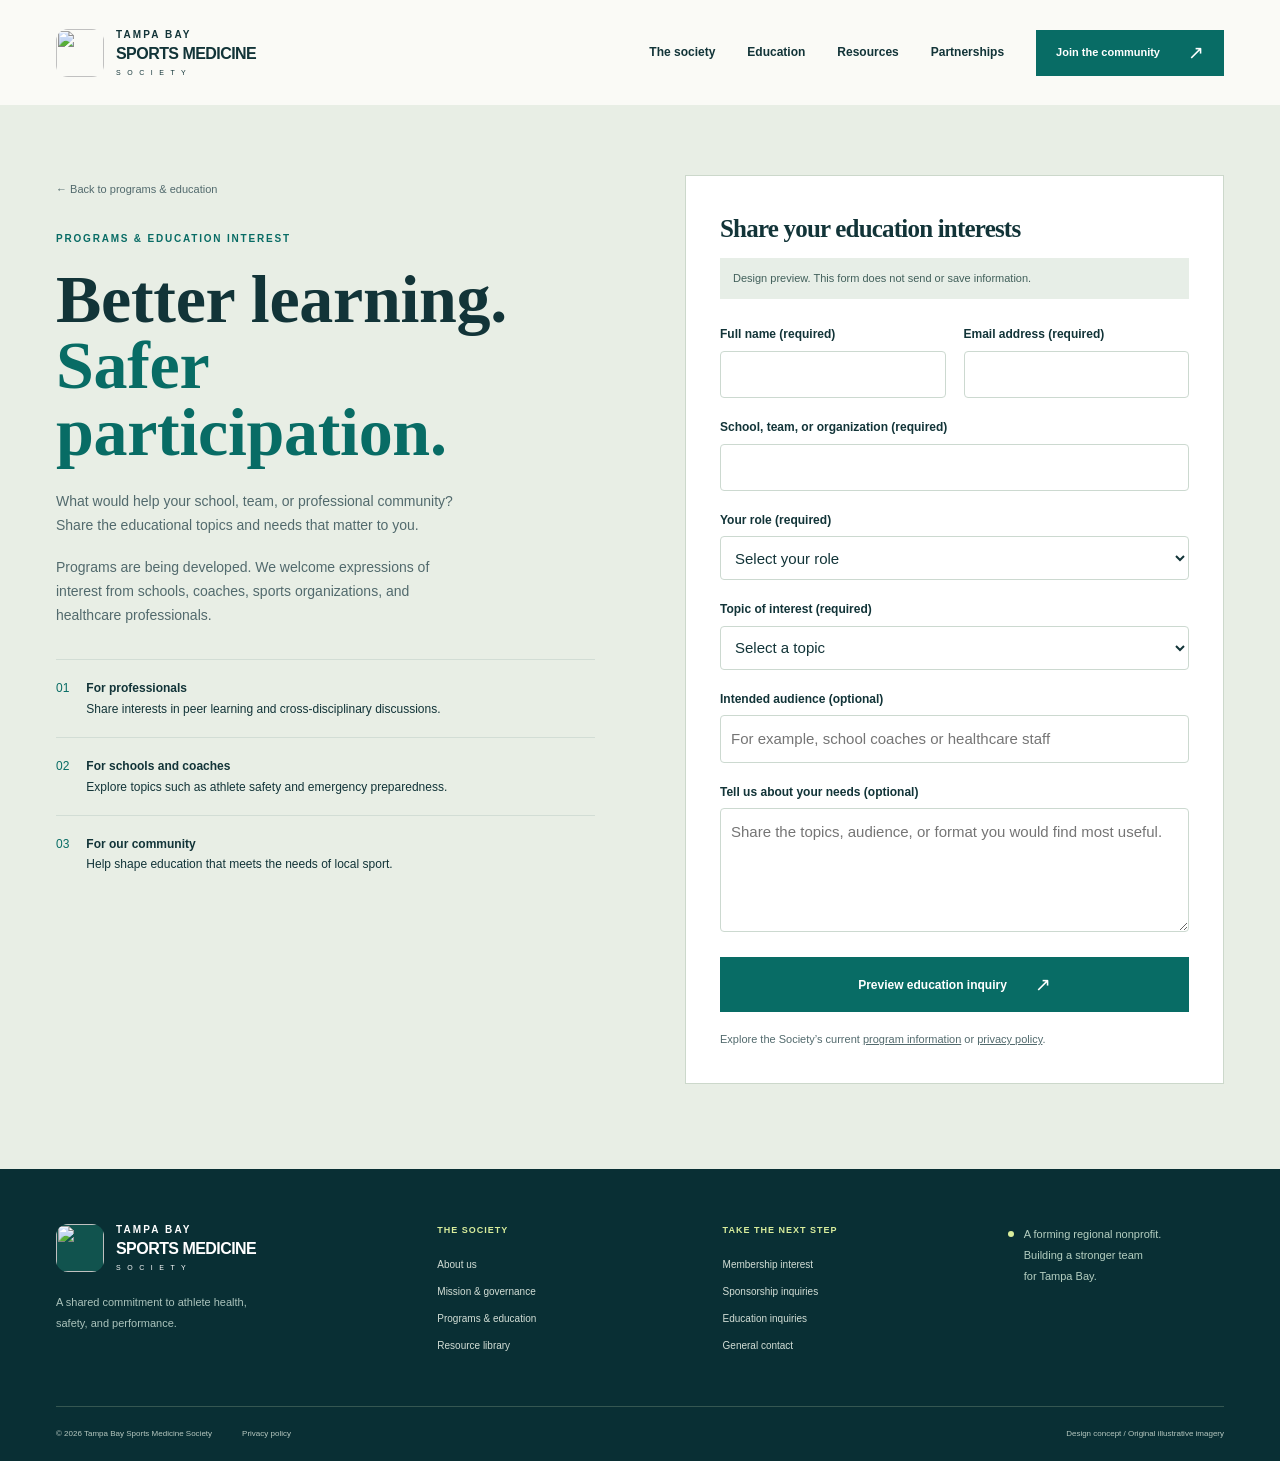
==== education-contact.html @ 1b48deb2 "Initial Commit" ====
<!doctype html>
<html lang="en">
<head>
  <meta charset="utf-8"><meta name="viewport" content="width=device-width,initial-scale=1">
  <title>Education Interest — Design Preview | Tampa Bay Sports Medicine Society</title>
  <meta name="description" content="Explore the proposed education inquiry experience for the forming Tampa Bay Sports Medicine Society.">
  <meta name="robots" content="noindex,nofollow"><meta name="theme-color" content="#092e32">
  <link rel="icon" href="assets/brand-mark.svg" type="image/svg+xml"><link rel="stylesheet" href="styles.css"><link rel="stylesheet" href="v2.css?v=3"><script src="app.js" defer></script>
</head>
<body class="v2">
<a class="skip" href="#main">Skip to content</a>
<div class="utility"><div class="wrap"><span>Local expertise. Shared purpose. Safer sport.</span><span><i></i> A forming regional nonprofit</span></div></div>
<header class="site-header"><div class="wrap header-inner">
  <a href="index.html" class="brand new-brand" aria-label="Tampa Bay Sports Medicine Society home"><img src="assets/brand-mark.svg" alt="" width="52" height="52"><span><b>TAMPA BAY</b><strong>SPORTS MEDICINE</strong><small>S O C I E T Y</small></span></a>
  <button class="menu-toggle" aria-expanded="false" aria-controls="main-nav">Menu <span aria-hidden="true">☰</span></button>
  <nav id="main-nav" aria-label="Main navigation"><a href="index.html#about">The society</a><a href="index.html#programs">Education</a><a href="index.html#resources">Resources</a><a href="index.html#partnerships">Partnerships</a><a class="button small" href="membership-contact.html">Join the community <span aria-hidden="true">↗</span></a></nav>
</div></header>
<main id="main" class="contact-main"><div class="wrap contact-layout">
  <div class="contact-intro">
    <a class="back-link" href="index.html#programs">← Back to programs &amp; education</a>
    <div class="eyebrow" style="margin-top:30px">PROGRAMS &amp; EDUCATION INTEREST</div>
    <h1>Better learning.<br><em>Safer participation.</em></h1>
    <p>What would help your school, team, or professional community? Share the educational topics and needs that matter to you.</p>
    <p>Programs are being developed. We welcome expressions of interest from schools, coaches, sports organizations, and healthcare professionals.</p>
    <div class="contact-benefits">
      <div><span aria-hidden="true">01</span><div><strong>For professionals</strong><br>Share interests in peer learning and cross-disciplinary discussions.</div></div>
      <div><span aria-hidden="true">02</span><div><strong>For schools and coaches</strong><br>Explore topics such as athlete safety and emergency preparedness.</div></div>
      <div><span aria-hidden="true">03</span><div><strong>For our community</strong><br>Help shape education that meets the needs of local sport.</div></div>
    </div>
  </div>
  <div class="contact-form">
    <h2>Share your education interests</h2>
    <p class="preview-note" id="preview-note">Design preview. This form does not send or save information.</p>
    <form onsubmit="return false;" aria-describedby="preview-note">
      <div class="fields">
        <div class="field"><label for="education-name">Full name (required)</label><input id="education-name" type="text" autocomplete="name" required maxlength="120"></div>
        <div class="field"><label for="education-email">Email address (required)</label><input id="education-email" type="email" autocomplete="email" required maxlength="254"></div>
        <div class="field full"><label for="education-organization">School, team, or organization (required)</label><input id="education-organization" type="text" autocomplete="organization" required maxlength="180"></div>
        <div class="field full"><label for="education-role">Your role (required)</label><select id="education-role" required><option value="">Select your role</option><option>Coach or sports administrator</option><option>School or district representative</option><option>Athletic trainer or physical therapist</option><option>Physician or healthcare professional</option><option>Parent, athlete, or community member</option><option>Other</option></select></div>
        <div class="field full"><label for="education-topic">Topic of interest (required)</label><select id="education-topic" required><option value="">Select a topic</option><option>Heat illness and athlete safety</option><option>Concussion recognition</option><option>Emergency action planning</option><option>Injury prevention and recovery</option><option>Professional education and case discussions</option><option>Another topic or general inquiry</option></select></div>
        <div class="field full"><label for="education-audience">Intended audience (optional)</label><input id="education-audience" type="text" maxlength="180" placeholder="For example, school coaches or healthcare staff"></div>
        <div class="field full"><label for="education-message">Tell us about your needs (optional)</label><textarea id="education-message" rows="4" maxlength="2000" placeholder="Share the topics, audience, or format you would find most useful."></textarea></div>
      </div>
      <button class="button" type="submit">Preview education inquiry <span aria-hidden="true">↗</span></button>
      <p class="form-message" tabindex="-1" role="status"></p>
      <p class="privacy-hint">Explore the Society’s current <a href="https://tampabaysportsmed.org/programs-education/">program information</a> or <a href="https://tampabaysportsmed.org/privacy-policy/">privacy policy</a>.</p>
    </form>
  </div>
</div></main>
<footer class="modern-footer"><div class="wrap footer-grid"><div><a href="index.html" class="brand new-brand" aria-label="Tampa Bay Sports Medicine Society home"><img src="assets/brand-mark.svg" alt="" width="52" height="52"><span><b>TAMPA BAY</b><strong>SPORTS MEDICINE</strong><small>S O C I E T Y</small></span></a><p class="footer-tagline">A shared commitment to athlete health,<br>safety, and performance.</p></div><div><h3>THE SOCIETY</h3><a href="index.html#about">About us</a><a href="https://tampabaysportsmed.org/mission-vision-governance/">Mission &amp; governance</a><a href="index.html#programs">Programs &amp; education</a><a href="index.html#resources">Resource library</a></div><div><h3>TAKE THE NEXT STEP</h3><a href="membership-contact.html">Membership interest</a><a href="sponsorship-contact.html">Sponsorship inquiries</a><a href="education-contact.html" aria-current="page">Education inquiries</a><a href="https://tampabaysportsmed.org/contact-us/">General contact</a></div><div class="footer-status"><span class="status-dot"></span><p>A forming regional nonprofit.<br>Building a stronger team<br>for Tampa Bay.</p></div></div><div class="wrap footer-bottom"><span>© 2026 Tampa Bay Sports Medicine Society</span><a href="https://tampabaysportsmed.org/privacy-policy/">Privacy policy</a><span>Design concept / Original illustrative imagery</span></div></footer>
</body></html>
---- styles.css ----
@font-face{font-family:Manrope;src:url('assets/manrope-400.ttf') format('truetype');font-weight:400;font-display:swap}@font-face{font-family:Manrope;src:url('assets/manrope-600.ttf') format('truetype');font-weight:600;font-display:swap}@font-face{font-family:Manrope;src:url('assets/manrope-800.ttf') format('truetype');font-weight:700 900;font-display:swap}
:root{--navy:#102f44;--teal:#087b78;--mint:#e7f1ec;--cream:#f6f6f1;--ink:#173748;--muted:#587079;--line:#d9e3df}*{box-sizing:border-box}html{scroll-behavior:smooth;scroll-padding-top:24px}body{margin:0;font:400 15px/1.7 Manrope,Arial,sans-serif;color:var(--ink);background:#fff}a{color:inherit;text-decoration:none}button,input,textarea,select{font:inherit}button,a,input,textarea,select{-webkit-tap-highlight-color:transparent}button{cursor:pointer}img{display:block;max-width:100%;object-fit:cover}p{margin:0 0 18px}h1,h2,h3{margin:0;font-weight:800}h2{font-size:42px;line-height:1.23;letter-spacing:-1.8px}h2 em,h1 em{font-style:normal;color:var(--teal)}h3{font-size:20px;line-height:1.4;letter-spacing:-.55px}.wrap{max-width:1240px;width:calc(100% - 104px);margin:auto}.section{padding-top:90px;padding-bottom:90px}.eyebrow{font-size:10px;letter-spacing:2px;line-height:1.5;color:var(--teal);font-weight:800;margin-bottom:20px;display:flex;gap:12px;align-items:center}.short-line{width:26px;height:2px;background:var(--teal)}.utility{background:var(--navy);color:#ecf4f2;font-size:10px;letter-spacing:.5px;padding:9px 0}.utility .wrap{display:flex;justify-content:space-between}.utility i{width:6px;height:6px;background:#9fcec0;display:inline-block;border-radius:50%;margin-right:7px}.site-header{border-bottom:1px solid #edf0ec;background:white}.header-inner{min-height:104px;display:flex;align-items:center;justify-content:space-between;gap:32px}.brand img{width:238px;height:auto;mix-blend-mode:multiply}.site-header nav{display:flex;align-items:center;gap:30px;font-size:12px;font-weight:600}.site-header nav>a:not(.button):hover{color:var(--teal)}.button{display:inline-flex;justify-content:center;align-items:center;gap:23px;background:var(--teal);color:white;border:1px solid var(--teal);padding:16px 22px;border-radius:4px;font-weight:800;font-size:12px;line-height:1.5;transition:background .2s,transform .2s}.button:hover{background:#075e5b;transform:translateY(-2px)}.button span{font-size:19px;font-weight:400;line-height:1}.button.small{padding:12px 19px;font-size:11px}.text-link{font-size:12px;font-weight:800;display:inline-flex;align-items:center;gap:15px;line-height:1.6}.text-link span{font-size:21px;color:var(--teal);font-weight:400}.text-link:hover,.subtle-link:hover{color:var(--teal)}.menu-toggle{display:none}.hero{display:grid;grid-template-columns:1fr 1fr;gap:55px;padding-top:54px;padding-bottom:54px;align-items:center}.hero h1{font-size:58px;line-height:1.13;letter-spacing:-2.9px;color:var(--navy);margin-bottom:24px}.hero-copy>p{font-size:16px;line-height:1.85;max-width:470px;color:var(--muted);margin-bottom:28px}.hero .actions{display:flex;align-items:center;gap:21px;flex-wrap:wrap}.hero .button{font-size:11px;gap:16px;padding:16px 18px}.hero-note{margin-top:31px;display:flex;align-items:center;gap:12px;font-size:10px;line-height:1.6;color:var(--muted)}.hero-note strong{font-weight:600;color:var(--ink)}.note-mark{font-size:30px;color:var(--teal);line-height:1}.hero-visual{position:relative;height:525px;background:var(--mint);border-radius:12px;overflow:hidden}.hero-visual>img{width:100%;height:100%;object-position:51% center}.hero-visual:after{content:'';position:absolute;inset:55% 0 0;background:linear-gradient(transparent,rgba(13,37,46,.5));pointer-events:none}.image-label{position:absolute;bottom:25px;left:23px;right:23px;display:flex;align-items:center;gap:13px;color:white;z-index:1}.label-symbol{border:1px solid #c1d9d9;width:40px;height:40px;border-radius:50%;display:grid;place-items:center;font-size:21px}.image-label small{display:block;font-size:8px;letter-spacing:1.5px;margin-bottom:4px}.image-label strong{display:block;font-size:14px;font-weight:600}.image-tag{position:absolute;top:18px;right:18px;background:#fffefa;padding:8px 13px;border-radius:3px;font-size:8px;font-weight:800;letter-spacing:1.2px;display:flex;gap:20px;align-items:center}.image-tag span{font-size:15px;color:var(--teal)}.audience{border-top:1px solid var(--line);border-bottom:1px solid var(--line);background:#fbfcfa}.audience-inner{display:grid;grid-template-columns:1.15fr repeat(4,1fr);padding:27px 0;gap:26px}.audience-inner>span{font-size:11px;line-height:1.8;color:var(--muted);padding-left:28px;border-left:1px solid var(--line)}.audience-inner .audience-intro{padding-left:0;border:0;color:var(--ink);font-size:11px}.audience-intro strong{font-weight:800}.mission{display:grid;grid-template-columns:1.1fr 1fr;gap:110px}.mission .text-link{margin-top:28px}.mission-copy{padding-top:31px;color:var(--muted);font-size:13px}.mission-copy .lead{font-size:18px;font-weight:600;line-height:1.65;color:var(--ink);margin-bottom:19px}.subtle-link{font-size:11px;font-weight:800;color:var(--ink);display:inline-flex;gap:30px;margin-top:3px}.programs{background:var(--cream)}.section-heading{display:flex;justify-content:space-between;align-items:flex-end;gap:45px;margin-bottom:35px}.heading-side{font-size:12px;color:var(--muted);max-width:310px;padding-bottom:3px}.heading-side p{margin-bottom:13px}.program-grid{display:grid;grid-template-columns:repeat(3,1fr);gap:24px}.program-card{background:white;border:1px solid #e1e6df;border-radius:7px;overflow:hidden}.card-image{position:relative;height:205px;overflow:hidden}.card-image img{height:100%;width:100%;transition:transform .4s}.program-card:hover .card-image img{transform:scale(1.035)}.card-image span{position:absolute;left:15px;bottom:14px;font-size:8px;letter-spacing:1.5px;font-weight:800;background:white;padding:5px 9px;border-radius:3px}.card-body{padding:25px 24px 24px}.card-body h3{font-size:17px;margin-bottom:12px}.card-body p{font-size:12px;color:var(--muted);line-height:1.8;margin-bottom:25px;min-height:65px}.card-body a{font-size:10px;font-weight:800;display:flex;align-items:center;justify-content:space-between;border-top:1px solid #e6ece5;padding-top:15px;gap:10px}.card-body a span{color:var(--teal);font-size:20px;font-weight:400}.program-status{font-size:10px;color:var(--muted);margin:22px 0 0;display:flex;gap:8px;align-items:center}.program-status span{font-size:16px;color:var(--teal)}.resources .section-heading{margin-bottom:32px}.resource-toolbar{display:flex;justify-content:space-between;align-items:center;gap:18px;margin-bottom:29px;border-bottom:1px solid var(--line);padding-bottom:20px}.filters{display:flex;gap:7px;flex-wrap:wrap}.filters button{background:transparent;color:var(--muted);border:1px solid transparent;border-radius:4px;padding:9px 14px;font-size:10px;font-weight:600}.filters button.active{background:var(--mint);color:#075f5c;border-color:#dce9e2}.filters button:hover{background:#f1f5f1}.search-label{display:flex;gap:10px;align-items:center;border:1px solid var(--line);border-radius:4px;padding:9px 12px;min-width:220px}.search-label input{border:0;outline:none;width:100%;font-size:10px;min-width:0;background:transparent;color:var(--ink)}.search-label:focus-within{outline:2px solid var(--teal);outline-offset:3px}.resource-grid{display:grid;grid-template-columns:repeat(3,1fr);gap:22px}.resource-card{background:#fff;border:1px solid var(--line);border-radius:6px;overflow:hidden}.resource-cover{height:113px;position:relative;overflow:hidden;display:flex;align-items:center;padding:22px 25px}.resource-cover:after,.resource-cover:before{content:'';position:absolute;width:180px;height:180px;border:1px solid currentColor;opacity:.16;border-radius:50%;right:-38px;top:-47px}.resource-cover:after{width:240px;height:240px;right:-68px;top:-77px}.cover-safety{background:#edf2df;color:#5c6d2f}.cover-recovery{background:#e7f0ee;color:var(--teal)}.cover-community{background:#eaf0f6;color:#42687c}.resource-cover svg{width:45px;height:45px;stroke-width:1.1}.cover-label{position:absolute;bottom:20px;right:23px;font-size:8px;letter-spacing:1.3px;font-weight:600}.resource-card .resource-body{padding:23px 23px 18px}.resource-body small{font-size:8px;letter-spacing:1.2px;color:var(--teal);font-weight:800}.resource-body h3{font-size:17px;margin:10px 0 17px;line-height:1.5;min-height:76px;letter-spacing:-.4px}.resource-body>a{display:flex;align-items:center;justify-content:space-between;font-size:10px;font-weight:800;border-top:1px solid #e7ece9;padding-top:13px}.resource-body>a span{font-size:19px;color:var(--teal)}.resource-card:hover{border-color:#98b7ac}.resource-count{font-size:10px;color:var(--muted);margin:15px 0 0}.resource-footnote{font-size:9px;color:var(--muted);border-top:1px solid var(--line);padding-top:19px;margin-top:22px}.empty-state{grid-column:1/-1;padding:50px;border:1px solid var(--line);text-align:center}.partnerships{background:var(--navy);color:white;padding:80px 0;position:relative;overflow:hidden}.partnerships:before{content:'';position:absolute;width:540px;height:540px;border:1px solid #6c9397;opacity:.12;border-radius:50%;left:-340px;top:-200px}.partnership-grid{display:grid;grid-template-columns:1.15fr 1fr;gap:100px;align-items:center}.eyebrow.light{color:#a9d8c9}.partnerships h2{font-size:40px}.partnerships h2 em{color:#a9d8c9}.partnerships p{color:#c2d0d4;font-size:12px;max-width:425px;margin:23px 0}.button.cream{background:#e9f1dd;border-color:#e9f1dd;color:var(--navy);font-size:11px}.button.cream:hover{background:white}.partner-paths>div{display:flex;gap:20px;padding:22px 0;border-bottom:1px solid #355161}.partner-paths>div:first-child{padding-top:0}.partner-icon{border:1px solid #658581;width:39px;height:39px;flex:0 0 39px;display:grid;place-items:center;font-size:22px;color:#add8c9;border-radius:50%}.partner-paths h3{font-size:15px;font-weight:600;letter-spacing:0}.partner-paths p{font-size:11px;line-height:1.9;margin:9px 0 0}.partner-paths>a{font-size:10px;font-weight:600;display:flex;justify-content:space-between;margin-top:23px}.partner-paths>a span{color:#a9d8c9;font-size:19px}.region{display:grid;grid-template-columns:1fr 1fr;gap:85px;align-items:center}.region-art{height:295px;position:relative;border-radius:8px;overflow:hidden;background:var(--navy)}.region-art img{height:100%;width:100%;object-position:center;opacity:.65}.region-art:after{content:'';position:absolute;inset:0;background:linear-gradient(transparent,rgba(10,37,54,.7))}.region-art>span{position:absolute;z-index:1;left:28px;bottom:24px;color:white;font-size:20px;line-height:1.5;letter-spacing:-.5px}.region-art strong{font-weight:800}.region h2{font-size:35px}.region p{font-size:12px;color:var(--muted);margin:20px 0}.region-places{font-size:10px;color:var(--muted);line-height:2.5}.region-places b{font-weight:400;color:var(--teal);padding:0 7px}.faq{background:#fafbf8;border-top:1px solid #e4e9e0}.faq-grid{display:grid;grid-template-columns:.9fr 1.1fr;gap:100px}.faq h2{font-size:36px}.faq .text-link{margin-top:26px}.faq-list details{border-bottom:1px solid var(--line)}.faq-list summary{cursor:pointer;list-style:none;display:flex;justify-content:space-between;align-items:center;gap:20px;padding:20px 0;font-size:13px;font-weight:600}.faq-list summary::-webkit-details-marker{display:none}.faq-list summary span{font-size:24px;font-weight:400;color:var(--teal)}.faq-list details[open] summary span{transform:rotate(45deg)}.faq-list details p{font-size:12px;color:var(--muted);padding-right:35px}.faq-list details a{color:var(--teal);text-decoration:underline}.join-banner{background:#e6eee4;padding:61px 0}.join-banner .wrap{display:flex;align-items:center;justify-content:space-between;gap:40px}.join-banner h2{font-size:36px}.join-banner .eyebrow{margin-bottom:15px}.join-banner p{font-size:12px;color:var(--muted);margin:14px 0 0}.join-banner .button{font-size:11px}footer{padding-top:55px;background:#fff}.footer-grid{display:grid;grid-template-columns:1.4fr 1fr 1fr 1fr;gap:45px;padding-bottom:45px}.footer-brand img{width:215px}.footer-brand p,.footer-note p{font-size:10px;line-height:1.9;color:var(--muted);margin:17px 0 0}.footer-grid h3{font-size:11px;letter-spacing:0;margin-bottom:17px;font-weight:800}.footer-grid>div>a{display:block;font-size:10px;color:var(--muted);margin-bottom:9px}.footer-grid a:hover{color:var(--teal)}.footer-bottom{border-top:1px solid var(--line);display:flex;gap:30px;padding:20px 0;font-size:8px;color:var(--muted)}.footer-bottom>span:last-child{margin-left:auto}.sr-only{position:absolute;width:1px;height:1px;padding:0;margin:-1px;overflow:hidden;clip:rect(0,0,0,0);white-space:nowrap;border:0}.skip{position:fixed;left:12px;top:-70px;background:white;padding:12px;z-index:20}.skip:focus{top:12px}:focus-visible{outline:3px solid #30a69a;outline-offset:5px}section[id]{scroll-margin-top:20px}
.contact-main{padding:70px 0 85px;background:#f6f8f4}.contact-layout{display:grid;grid-template-columns:1fr 1fr;gap:90px}.contact-intro h1{font-size:48px;line-height:1.18;letter-spacing:-2px;margin:18px 0 25px}.contact-intro p{color:var(--muted);font-size:14px;max-width:420px}.contact-benefits{margin-top:32px;display:grid;gap:18px}.contact-benefits>div{border-top:1px solid var(--line);padding-top:18px;display:flex;gap:17px;font-size:12px}.contact-benefits span{color:var(--teal)}.contact-form{padding:34px;background:white;border:1px solid var(--line);border-radius:8px}.contact-form h2{font-size:23px;letter-spacing:-.6px;margin-bottom:10px}.preview-note{background:var(--mint);font-size:10px;padding:11px 13px;color:#42605b;margin-bottom:25px}.fields{display:grid;grid-template-columns:1fr 1fr;gap:19px 18px}.field{display:flex;flex-direction:column;gap:6px}.field.full{grid-column:1/-1}.field label{font-size:11px;font-weight:600}.field input,.field textarea,.field select{width:100%;border:1px solid #ccd9d0;border-radius:4px;padding:10px;font-size:12px;background:white;color:var(--ink);min-height:44px}.field textarea{resize:vertical;min-height:110px}.contact-form .button{margin-top:25px;width:100%}.form-message{font-size:12px;margin-top:18px;color:var(--teal)}.contact-intro .back-link{font-size:11px;color:var(--muted)}.contact-form .privacy-hint{font-size:9px;color:var(--muted);margin:16px 0 0}.contact-form .privacy-hint a{text-decoration:underline}
@media(min-width:1500px){.wrap{max-width:1320px}.hero h1{font-size:66px}.hero-visual{height:570px}}
@media(max-width:1100px){.wrap{width:calc(100% - 64px)}.site-header nav{gap:21px}.hero{gap:30px}.hero h1{font-size:49px;letter-spacing:-2.3px}.hero-visual{height:510px}.hero .actions{gap:15px}.mission,.partnership-grid,.region,.faq-grid{gap:55px}.program-grid{gap:18px}.card-body{padding:22px 19px}.audience-inner{gap:17px}.audience-inner>span{padding-left:18px}.resource-toolbar{align-items:flex-start}.filters button{padding:9px 10px}.resource-grid{gap:17px}.contact-layout{gap:45px}}
@media(max-width:820px){.wrap{width:calc(100% - 44px)}.utility .wrap>span:first-child{display:none}.utility .wrap{justify-content:center}.header-inner{min-height:88px}.brand img{width:210px}.menu-toggle{display:flex;gap:12px;align-items:center;background:white;border:1px solid var(--line);padding:10px 13px;border-radius:4px;font-size:11px;color:var(--navy)}.site-header nav{display:none;position:absolute;left:0;right:0;top:117px;background:white;padding:25px 22px;z-index:10;box-shadow:0 12px 20px #102f4412;flex-direction:column;align-items:stretch;gap:18px}.site-header nav.open{display:flex}.hero{gap:28px;padding:36px 0 40px}.hero h1{font-size:39px;letter-spacing:-1.8px}.hero .eyebrow{font-size:8px;letter-spacing:1.3px}.hero-copy>p{font-size:13px}.hero-visual{height:450px}.hero .button{font-size:10px;padding:14px}.hero .text-link{font-size:10px}.hero-note{margin-top:24px}.image-label{left:18px;right:18px}.image-label strong{font-size:11px}.image-label small{font-size:6px}.label-symbol{width:32px;height:32px;flex:0 0 32px}.audience-inner{grid-template-columns:repeat(4,1fr);gap:15px;padding:24px 0}.audience-intro{grid-column:1/-1}.audience-inner>span{font-size:9px;padding-left:14px}.section{padding:62px 0}h2{font-size:33px;letter-spacing:-1.2px}.mission{gap:40px}.mission-copy{padding-top:22px;font-size:12px}.mission-copy .lead{font-size:16px}.section-heading{gap:25px}.heading-side{font-size:10px;max-width:240px}.program-grid{gap:14px}.card-image{height:165px}.card-body{padding:20px 16px}.card-body h3{font-size:14px}.card-body p{font-size:10px;min-height:90px}.card-body a{font-size:9px}.resource-toolbar{flex-direction:column}.search-label{width:100%}.resource-body h3{font-size:14px;min-height:82px}.resource-card .resource-body{padding:18px 16px}.resource-cover{padding-left:16px;height:99px}.resource-cover svg{width:34px}.cover-label{font-size:6px;right:13px}.partnerships{padding:65px 0}.partnerships h2{font-size:32px}.partnership-grid{gap:40px}.partner-paths h3{font-size:12px}.partner-icon{width:32px;height:32px;flex-basis:32px;font-size:19px}.partner-paths>div{gap:13px}.partner-paths p{font-size:10px}.region{gap:40px}.region-art{height:260px}.region-art>span{font-size:15px;left:20px}.region h2{font-size:29px}.faq-grid{gap:40px}.faq h2{font-size:30px}.faq-list summary{font-size:11px}.join-banner{padding:45px 0}.join-banner h2{font-size:28px}.join-banner .button{font-size:10px;padding:15px}.footer-grid{gap:26px;grid-template-columns:1.2fr 1fr 1fr}.footer-note{display:none}.footer-brand img{width:185px}.contact-layout{grid-template-columns:1fr;gap:40px}.contact-intro h1{font-size:42px}.contact-benefits{grid-template-columns:repeat(3,1fr)}.contact-form{max-width:650px;width:100%;margin:auto}}
@media(max-width:600px){.wrap{width:calc(100% - 40px)}.header-inner{min-height:80px}.brand img{width:182px}.site-header nav{top:109px}.hero{grid-template-columns:1fr;padding:32px 0 34px;gap:31px}.hero h1{font-size:43px;line-height:1.13;letter-spacing:-2.1px}.hero .eyebrow{font-size:8px;letter-spacing:1.25px;margin-bottom:21px}.hero-copy>p{font-size:13px;max-width:100%;margin-bottom:24px}.hero .actions{gap:18px}.hero .button{padding:15px 17px;font-size:10px;gap:17px}.hero-note{margin-top:23px;font-size:9px}.hero-visual{height:330px;border-radius:9px}.hero-visual>img{object-position:50% center}.image-label strong{font-size:12px}.image-label small{font-size:7px}.image-tag{font-size:7px;top:14px;right:14px}.audience-inner{grid-template-columns:1fr 1fr;gap:20px 15px;padding:23px 0}.audience-inner>span{font-size:10px;padding-left:14px}.audience-inner .audience-intro{font-size:11px}.audience-intro br{display:none}.audience-intro strong{margin-left:4px}.section{padding:48px 0}h2{font-size:31px;line-height:1.25;letter-spacing:-1.3px}.eyebrow{font-size:9px;letter-spacing:1.7px;margin-bottom:17px}.mission{grid-template-columns:1fr;gap:25px}.mission .text-link{margin-top:20px}.mission-copy{padding:0}.mission-copy p{font-size:12px;line-height:1.9}.mission-copy .lead{font-size:17px}.section-heading{flex-direction:column;align-items:flex-start;gap:20px;margin-bottom:26px}.heading-side{max-width:none}.heading-side p{font-size:11px}.program-grid{grid-template-columns:1fr;gap:21px}.card-image{height:205px}.card-body{padding:24px}.card-body h3{font-size:20px}.card-body p{font-size:12px;min-height:0;margin-bottom:23px}.card-body a{font-size:10px}.program-status{align-items:flex-start;font-size:9px}.resource-toolbar{gap:18px;margin-bottom:24px}.filters{gap:4px}.filters button{font-size:9px;padding:9px 10px}.resource-grid{grid-template-columns:1fr;gap:18px}.resource-cover{height:107px;padding-left:22px}.resource-cover svg{width:42px}.cover-label{font-size:8px;right:20px}.resource-card .resource-body{padding:22px}.resource-body h3{font-size:20px;min-height:0;margin:11px 0 19px}.resource-body small{font-size:8px}.resource-body>a{font-size:11px}.resource-footnote{font-size:9px;line-height:1.9}.partnerships{padding:50px 0}.partnership-grid{grid-template-columns:1fr;gap:40px}.partnerships h2{font-size:31px}.partnerships p{font-size:12px}.partner-paths h3{font-size:14px}.partner-paths p{font-size:11px}.partner-paths>div{gap:16px}.region{grid-template-columns:1fr;gap:29px}.region-art{height:230px}.region-art>span{font-size:20px}.region h2{font-size:31px}.region p{font-size:12px}.region-places{font-size:9px}.region-places b{padding:0 5px}.faq-grid{grid-template-columns:1fr;gap:28px}.faq h2{font-size:31px}.faq-list summary{font-size:12px;line-height:1.7;padding:19px 0}.faq-list details p{padding-right:5px}.join-banner .wrap{flex-direction:column;align-items:flex-start;gap:24px}.join-banner h2{font-size:31px}.join-banner p{font-size:11px}.join-banner .button{font-size:10px}footer{padding-top:36px}.footer-grid{grid-template-columns:1fr 1fr;gap:32px 23px;padding-bottom:32px}.footer-brand{grid-column:1/-1}.footer-brand img{width:205px}.footer-brand p{font-size:11px}.footer-grid h3{font-size:11px}.footer-grid>div>a{font-size:10px}.footer-bottom{flex-wrap:wrap;gap:8px 17px;font-size:8px}.footer-bottom>span:last-child{margin-left:0;width:100%}.contact-main{padding:38px 0 50px}.contact-intro h1{font-size:36px}.contact-benefits{grid-template-columns:1fr;gap:15px}.contact-form{padding:24px 20px}.fields{grid-template-columns:1fr}.field{grid-column:1}.contact-form h2{font-size:23px}}
@media(prefers-reduced-motion:reduce){html{scroll-behavior:auto}*,*:before,*:after{transition:none!important}}@media print{.utility,.menu-toggle{display:none}.site-header nav{display:flex}.wrap{width:calc(100% - 80px)}.button:hover{transform:none}body{print-color-adjust:exact;-webkit-print-color-adjust:exact}}
---- v2.css ----
@font-face{font-family:Barlow;src:url('assets/barlow-condensed-600.ttf') format('truetype');font-weight:600;font-display:swap}
:root{--navy:#092f34;--ink:#123438;--teal:#086c65;--muted:#526a6d;--mint:#e7eee7;--lime:#d9ed9c;--cream:#f6f6f0;--line:#d2ddd5}body{font-size:15px;background:#fafaf6}.wrap{max-width:1280px;width:calc(100% - 112px)}h2{font-family:Barlow,Arial,sans-serif;font-size:64px;font-weight:600;line-height:.98;letter-spacing:-.5px}h2 em{color:var(--teal)}.eyebrow{font-size:10px;letter-spacing:1.8px}.section{padding:100px 0}.site-header{background:#fafaf6;border-bottom:0}.header-inner{min-height:105px;gap:30px}.new-brand{display:flex;align-items:center;gap:12px;white-space:nowrap;width:auto!important;color:var(--ink)}.new-brand img{width:48px!important;height:48px!important;mix-blend-mode:normal;border-radius:12px}.new-brand>span{display:flex;flex-direction:column;line-height:1}.new-brand b{font-size:10px;letter-spacing:2.1px;margin-bottom:6px;font-weight:800}.new-brand strong{font-size:16px;letter-spacing:-.55px;line-height:1;font-weight:800}.new-brand small{font-size:7px;letter-spacing:2.3px;margin-top:7px}.site-header nav{font-size:12px;gap:32px}.button{background:var(--teal);border-color:var(--teal);padding:17px 23px;font-size:12px;border-radius:0;gap:28px;min-height:53px}.button.small{min-height:46px;font-size:11px;border-radius:0}.button.lime{background:var(--lime);border-color:var(--lime);color:var(--navy)}.button.lime:hover{background:white;border-color:white}.text-link{font-size:12px;gap:28px}.text-link span{font-size:24px}.motion-hero{position:relative;min-height:720px;overflow:hidden;color:white;background:#092e32}.motion-image{position:absolute;inset:0;width:100%;height:100%;object-fit:cover;object-position:center 46%}.hero-shade{position:absolute;inset:0;background:linear-gradient(90deg,rgba(6,35,37,.98) 0%,rgba(6,35,37,.93) 26%,rgba(6,35,37,.57) 45%,rgba(6,35,37,.07) 69%,rgba(6,35,37,.05) 100%)}.hero-shade:after{content:'';position:absolute;inset:40% 0 0;background:linear-gradient(transparent,rgba(4,30,31,.68))}.motion-inner{position:relative;min-height:720px;padding-top:72px;padding-bottom:90px}.motion-copy{position:relative;z-index:1;max-width:670px}.motion-copy .eyebrow{color:#d9e6d7;margin-bottom:25px;font-size:10px;letter-spacing:2px}.status-dot{height:6px;width:6px;background:var(--lime);display:inline-block;border-radius:50%;flex:0 0 6px}.motion-copy h1{font-family:Barlow,Arial,sans-serif;font-size:118px;line-height:.9;font-weight:600;letter-spacing:-1.1px;margin-bottom:22px}.motion-copy h1 em{color:var(--lime)}.motion-copy h2{font-family:Manrope,Arial,sans-serif;font-size:21px;font-weight:600;letter-spacing:-.5px;line-height:1.5;margin-bottom:19px}.motion-copy p{font-size:13px;line-height:1.95;color:#d6e1dc;margin-bottom:29px}.motion-copy .actions{display:flex;align-items:center;gap:25px}.hero-link{display:inline-flex;gap:20px;align-items:center;font-size:11px;font-weight:600}.hero-link span{font-size:23px}.hero-bottom{position:absolute;bottom:22px;left:0;right:0;display:flex;align-items:center;justify-content:space-between;font-size:8px;letter-spacing:1.3px;color:#e1e9e0;border-top:1px solid #ffffff35;padding-top:19px;gap:20px}.hero-bottom>span:first-child{display:flex;align-items:center;gap:10px}.hero-bottom i{width:5px;height:5px;border-radius:50%;background:var(--lime)}.hero-bottom b{font-weight:400;color:var(--lime);padding:0 13px}.hero-bottom>a{width:27px;height:27px;border:1px solid #ffffff75;border-radius:50%;display:grid;place-items:center;font-size:15px}.image-caption{position:absolute;right:-11px;top:70px;writing-mode:vertical-rl;letter-spacing:1.4px;font-size:7px;color:white;display:flex;gap:28px}.image-caption span{opacity:.7}.hero-orbit{position:absolute;left:-480px;bottom:-500px;width:850px;height:850px;border:1px solid #d9ed9c22;border-radius:50%;pointer-events:none}.hero-orbit:after,.hero-orbit:before{content:'';position:absolute;inset:40px;border:1px solid #d9ed9c22;border-radius:50%}.hero-orbit:after{inset:80px}.pathways{background:#eef2e8;border-bottom:1px solid var(--line)}.pathways>.wrap{display:grid;grid-template-columns:.72fr 1.15fr 1.1fr 1fr;gap:22px;padding:30px 0;align-items:center}.pathway-title{font-family:Barlow;font-size:23px;line-height:1;letter-spacing:.2px}.pathway-title b{font-weight:600;color:var(--teal)}.pathways a{display:flex;align-items:center;gap:14px;border-left:1px solid #c8d6c8;padding-left:24px}.pathway-index{font-size:8px;color:#6f8270;align-self:flex-start;margin-top:4px}.pathways h3{font-size:12px;letter-spacing:-.2px;font-weight:800}.pathways p{font-size:10px;color:var(--muted);margin:5px 0 0}.circle-arrow{width:29px;height:29px;border:1px solid #99afa2;border-radius:50%;display:grid;place-items:center;font-size:16px;color:var(--teal);flex:0 0 29px;margin-left:auto}.pathways a:hover .circle-arrow{background:var(--teal);color:white}.society-top{display:flex;justify-content:space-between;align-items:center;border-top:1px solid var(--line);padding-top:24px;margin-bottom:45px}.society-top .eyebrow{margin:0}.section-note{font-size:8px;font-weight:600;letter-spacing:1.3px;line-height:1.8;color:var(--muted);text-align:right}.society-grid{display:grid;grid-template-columns:1fr 1fr;gap:100px;align-items:center}.society-picture{height:570px;position:relative}.society-picture>img{width:100%;height:100%;object-fit:cover;object-position:52% center}.society-stamp{position:absolute;left:-24px;bottom:40px;background:var(--lime);color:var(--navy);padding:26px 28px;width:260px;transform:rotate(-4deg);box-shadow:0 10px 30px #102f4410}.society-stamp span{font-size:11px;letter-spacing:1px;line-height:1.8}.society-stamp b{font-family:Barlow;display:block;font-weight:600;font-size:35px;line-height:1.2;margin-top:5px}.society-stamp svg{width:31px;height:31px;position:absolute;right:26px;top:28px}.photo-caption{position:absolute;bottom:-27px;left:0;font-size:7px;letter-spacing:1.8px;color:var(--muted)}.society-copy h2{font-size:82px;margin-bottom:27px}.society-copy>p{font-size:13px;color:var(--muted);line-height:1.9;max-width:435px;margin-bottom:18px}.society-copy .large-copy{font-size:18px;color:var(--ink);line-height:1.6;font-weight:600;letter-spacing:-.5px;margin-bottom:23px}.society-copy .text-link{margin-top:12px}.quiet-link{display:block;font-size:10px;color:var(--muted);text-decoration:underline;text-underline-offset:4px;margin-top:18px}.community-panel{margin-top:89px;padding:35px;background:#e9eee7;border:1px solid #dae3d7}.community-heading{display:flex;align-items:center;justify-content:space-between;gap:30px;margin-bottom:24px}.community-heading h3{font-family:Barlow;font-size:31px;font-weight:600;line-height:1.05;letter-spacing:0}.community-heading>span{font-size:10px;color:var(--muted);display:flex;align-items:center;gap:40px}.community-heading>span span{font-size:25px;color:var(--teal)}.audience-buttons{display:flex;gap:0;border-bottom:1px solid #b9cabc}.audience-buttons button{flex:1;background:transparent;border:0;border-bottom:2px solid transparent;text-align:left;font-weight:600;font-size:11px;color:var(--muted);padding:15px 10px 15px 0;min-height:47px}.audience-buttons button.selected{border-bottom-color:var(--teal);color:var(--navy)}.audience-detail{display:grid;grid-template-columns:1.3fr 1fr;gap:50px;align-items:center;padding-top:25px;min-height:105px}.audience-detail p{font-size:12px;line-height:1.9;color:var(--muted);margin:0;max-width:650px}.audience-detail a{justify-self:end;font-size:11px}.education-section{background:#e9eee5}.section-heading{margin-bottom:43px;align-items:flex-end}.section-heading>p{font-size:12px;color:var(--muted);line-height:1.9;margin:0 0 4px}.education-grid{display:grid;grid-template-columns:1fr 1.05fr;gap:80px;align-items:start}.education-focus{border-top:1px solid #aabdb0}.focus-item{border-bottom:1px solid #b9c9bb}.focus-button{display:flex;align-items:center;gap:20px;background:none;border:0;color:var(--ink);padding:28px 0;width:100%;text-align:left}.focus-button>span{font-size:10px;color:var(--muted)}.focus-button .focus-title{font-size:19px;font-weight:600;letter-spacing:-.6px;flex:1}.focus-button b{font-size:24px;line-height:1;font-weight:400;color:var(--teal)}.focus-item.active .focus-button{padding-bottom:13px}.focus-description{padding-left:36px;padding-bottom:31px}.focus-description p{font-size:12px;line-height:1.9;color:var(--muted);margin:0 0 20px}.focus-description a{display:flex;align-items:center;justify-content:space-between;font-size:11px;font-weight:800;max-width:290px}.focus-description a span{font-size:24px;color:var(--teal)}.forming-note{font-size:10px;color:var(--muted);line-height:1.9;margin:23px 0 0;display:flex;gap:10px}.forming-note i{display:inline-block;flex:0 0 6px;height:6px;background:var(--teal);border-radius:50%;margin-top:7px}.education-visual{height:435px;position:relative;background:var(--navy)}.education-visual img{width:100%;height:100%;object-fit:cover}.education-image-footer{position:absolute;bottom:0;left:0;right:0;background:#092f34e8;color:#eef3df;padding:18px 22px;display:flex;justify-content:space-between;align-items:center;font-size:8px;letter-spacing:1.5px}.education-image-footer b{font-size:23px;font-weight:400}.resources{background:#fafaf6}.resource-toolbar{padding-bottom:20px;align-items:center;gap:25px}.filters{gap:5px}.filters button{font-size:10px;padding:10px 14px;border-radius:0}.filters button.active{background:var(--navy);border-color:var(--navy);color:white}.search-label{min-width:280px;padding:12px 15px;border-radius:0}.search-label input{font-size:11px}.resource-grid{grid-template-columns:1.22fr 1fr;gap:0 36px;align-items:stretch}.resource-card{border:0;border-radius:0;background:transparent;overflow:visible;display:grid;grid-template-columns:110px 1fr;gap:24px;padding:20px 0;border-bottom:1px solid var(--line)}.resource-card:first-child{grid-row:span 2;display:block;padding:0;border:0}.resource-cover{height:120px;padding:0;overflow:hidden;background:#e1e9dc!important;color:var(--teal);position:relative}.resource-cover>img{width:100%;height:100%;object-fit:cover}.resource-cover:before,.resource-cover:after{display:none}.resource-cover svg{position:absolute;bottom:12px;right:12px;width:25px;height:25px;background:var(--lime);padding:4px;color:var(--teal)}.resource-cover .cover-label{display:none}.resource-card:first-child .resource-cover{height:255px}.resource-card:first-child .resource-cover svg{bottom:20px;right:20px;width:43px;height:43px;padding:9px}.resource-card .resource-body{padding:0}.resource-card:first-child .resource-body{padding:24px 0 0}.resource-body small{font-size:8px;letter-spacing:1.4px}.resource-body h3{font-size:19px;font-weight:600;line-height:1.5;min-height:0;margin:10px 0 14px;letter-spacing:-.55px}.resource-card:first-child h3{font-size:27px;font-weight:600;line-height:1.4;margin:12px 0 15px}.resource-body>a{border:0;font-size:11px;padding:0;justify-content:flex-start;gap:40px}.resource-body>a span{font-size:22px}.resource-count{font-size:10px;margin-top:27px}.resource-footnote{font-size:9px;line-height:1.9}.resource-card:only-child{max-width:700px;grid-column:1/-1}.resource-card:nth-child(n+4){grid-column:auto}.partner-section{background:var(--navy);color:white;position:relative;padding:88px 0 0;overflow:hidden}.partner-content{position:relative;z-index:1}.partner-content>.eyebrow{color:var(--lime)}.partner-content h2{font-size:98px;line-height:.95;margin-bottom:35px}.partner-content h2 em{color:var(--lime)}.partner-bottom{display:flex;justify-content:space-between;align-items:center;gap:50px;padding-bottom:49px}.partner-bottom p{font-size:13px;line-height:1.9;color:#c1d4cf;max-width:520px;margin:0}.partner-bottom .button{font-size:11px;min-width:270px}.partner-types{display:flex;justify-content:space-between;gap:25px;border-top:1px solid #42605c;padding:24px 0;font-size:8px;letter-spacing:1.2px;color:#c9d9d2}.partner-lines{position:absolute;right:-120px;top:-40px;width:690px;height:650px;color:#b7d891;opacity:.2;transform:rotate(-14deg)}.partner-lines svg{width:100%;height:100%}.community-image-band{position:relative;height:520px;overflow:hidden;background:#173a37;color:white}.community-image-band>img{position:absolute;width:100%;height:100%;object-fit:cover;object-position:center 43%}.community-image-band:after{content:'';position:absolute;inset:0;background:linear-gradient(90deg,#082d35e8,rgba(8,45,53,.53) 45%,rgba(8,45,53,.03))}.community-image-band>.wrap{position:relative;z-index:1;padding:65px 0}.community-image-band .eyebrow{color:#d4e6d9;font-size:8px;letter-spacing:1.6px}.community-image-band h2{font-size:72px;line-height:1.03;margin-bottom:23px}.community-image-band h2 em{color:var(--lime)}.community-image-band p{font-size:11px;line-height:2;color:#d5e6d9}.faq{background:#fafaf6;border:0}.faq-grid{gap:90px;grid-template-columns:1fr 1fr}.faq h2{font-size:54px}.faq .text-link{margin-top:27px}.faq-list summary{font-size:13px;padding:20px 0}.faq-list details p{font-size:12px}.closing{padding:70px 0;background:var(--lime)}.closing .eyebrow{color:var(--navy)}.closing>.wrap>div{display:flex;align-items:center;justify-content:space-between;gap:50px}.closing h2{font-size:99px;line-height:.9}.closing h2 em{color:var(--teal)}.closing-action p{font-size:13px;line-height:1.9;max-width:360px;margin-bottom:23px}.closing-action .button{background:var(--navy);border-color:var(--navy);color:white;font-size:11px}.modern-footer{background:var(--navy);color:#dce4db;padding-top:55px}.footer-grid{grid-template-columns:1.4fr 1fr 1fr .9fr;gap:45px;padding-bottom:42px}.modern-footer .new-brand{color:white}.modern-footer .new-brand img{background:#11534e}.footer-tagline{font-size:11px;line-height:1.9;color:#abc3bc;margin:20px 0 0}.modern-footer .footer-grid h3{font-size:9px;letter-spacing:1px;margin-bottom:20px;font-weight:600;color:var(--lime)}.modern-footer .footer-grid>div>a:not(.brand){color:#d3ded6;font-size:10px;margin-bottom:10px}.footer-status{font-size:10px;line-height:1.9;color:#b5cfc1;display:flex;align-items:flex-start;gap:10px}.footer-status .status-dot{margin-top:7px}.modern-footer .footer-bottom{border-color:#355751;color:#b6c8c0;font-size:8px}.contact-main{background:#e8eee5}.contact-intro h1{font-family:Barlow;font-size:68px;line-height:.98;font-weight:600;letter-spacing:-.3px}.contact-intro h1 em{font-style:normal;color:var(--teal)}.contact-form{border-radius:0;border-color:#ccd8cb}.contact-form h2{font-family:Manrope;font-size:25px;font-weight:800;line-height:1.5;letter-spacing:-.8px}.contact-benefits>div{font-size:12px}.contact-form .button{border-radius:0}.utility{display:none}.contact-form input,.contact-form select,.contact-form textarea{font-size:15px}.contact-form .preview-note{font-size:11px;line-height:1.8}.field label{font-size:12px}.privacy-hint{font-size:11px!important}.contact-form .form-message{font-size:13px}.footer-grid>div>p{font-size:11px}:focus-visible{outline:3px solid #328d70;outline-offset:5px}.search-label input:focus-visible{outline:none}[hidden]{display:none!important}
@media(min-width:1600px){.wrap{max-width:1400px}.motion-hero,.motion-inner{min-height:790px}.motion-inner{padding-top:90px}.motion-copy h1{font-size:135px}.motion-copy h2{font-size:24px}.motion-copy p{font-size:15px}}
@media(max-width:1150px){.wrap{width:calc(100% - 72px)}.new-brand strong{font-size:14px}.site-header nav{gap:24px;font-size:11px}.motion-copy h1{font-size:106px}.motion-hero,.motion-inner{min-height:710px}.motion-copy{max-width:580px}.society-grid{gap:70px}.society-copy h2{font-size:73px}.society-picture{height:535px}.education-grid{gap:50px}.focus-button .focus-title{font-size:17px}.resource-grid{gap:0 28px}.resource-card{gap:17px;grid-template-columns:90px 1fr}.resource-body h3{font-size:17px}.resource-card:first-child h3{font-size:25px}.pathways>.wrap{gap:15px}.pathways a{padding-left:18px;gap:10px}.pathways h3{font-size:11px}.circle-arrow{width:25px;height:25px;flex-basis:25px}.pathways p{font-size:9px}.partner-content h2{font-size:88px}.footer-grid{gap:30px}.new-brand img{width:44px!important;height:44px!important}}
@media(max-width:900px){.wrap{width:calc(100% - 48px)}.header-inner{min-height:91px}.site-header nav{gap:17px;font-size:10px}.new-brand{gap:9px}.new-brand strong{font-size:12px}.new-brand b{font-size:8px}.new-brand small{font-size:6px}.new-brand img{width:39px!important;height:39px!important;border-radius:9px}.site-header .button.small{font-size:9px;padding:11px 13px;min-height:42px;gap:15px}.motion-hero,.motion-inner{min-height:690px}.motion-inner{padding-top:70px}.motion-copy h1{font-size:97px}.motion-copy h2{font-size:18px}.motion-copy p{font-size:12px}.motion-copy .button{font-size:10px;padding:15px 19px;gap:20px}.motion-copy .actions{gap:21px}.hero-link{font-size:10px}.hero-bottom{font-size:6px;letter-spacing:1px}.hero-bottom b{padding:0 6px}.image-caption{display:none}.pathways>.wrap{grid-template-columns:repeat(3,1fr);padding:24px 0;gap:20px}.pathway-title{grid-column:1/-1;display:flex;gap:6px;font-size:21px}.pathway-title br{display:none}.pathways a{padding-left:15px;gap:10px;min-height:60px}.pathway-index{display:none}.pathways h3{font-size:11px}.pathways p{font-size:8px}.circle-arrow{display:none}.section{padding:70px 0}h2{font-size:56px}.society-grid{gap:47px}.society-picture{height:465px}.society-copy h2{font-size:63px}.society-copy .large-copy{font-size:15px}.society-copy>p{font-size:11px}.society-stamp{left:-13px;bottom:27px;width:220px;padding:20px}.society-stamp span{font-size:9px}.society-stamp b{font-size:29px}.society-stamp svg{right:20px;top:20px;width:26px}.community-panel{padding:27px;margin-top:68px}.community-heading h3{font-size:28px}.audience-buttons button{font-size:9px;padding:14px 12px 14px 0}.audience-detail{gap:25px;grid-template-columns:1.3fr 1fr}.audience-detail p{font-size:11px}.audience-detail a{font-size:9px;gap:14px}.education-grid{gap:35px}.education-visual{height:395px}.focus-button .focus-title{font-size:15px}.focus-button{gap:15px;padding:25px 0}.focus-description{padding-left:27px}.focus-description p{font-size:11px}.focus-description a{font-size:10px}.section-heading>p{font-size:10px}.resource-grid{grid-template-columns:1.15fr 1fr;gap:0 25px}.resource-card{grid-template-columns:70px 1fr;gap:15px}.resource-card:first-child .resource-cover{height:235px}.resource-cover{height:112px}.resource-body h3{font-size:14px}.resource-card:first-child h3{font-size:22px}.resource-body small{font-size:6px}.resource-body>a{font-size:10px}.search-label{min-width:220px}.search-label input{font-size:10px}.filters button{font-size:9px;padding:10px}.partner-content h2{font-size:78px}.partner-section{padding-top:65px}.partner-bottom p{font-size:11px}.partner-bottom .button{min-width:0;font-size:10px;padding:16px 20px;gap:18px;white-space:nowrap}.partner-types{font-size:6px}.community-image-band{height:475px}.community-image-band h2{font-size:65px}.faq-grid{gap:45px}.faq h2{font-size:45px}.faq-list summary{font-size:11px}.closing{padding:55px 0}.closing h2{font-size:80px}.closing-action p{font-size:11px}.closing-action .button{font-size:10px;padding:15px}.footer-grid{grid-template-columns:1.2fr 1fr 1fr}.footer-status{display:none}.modern-footer .footer-grid>div>a:not(.brand){font-size:9px}.contact-intro h1{font-size:58px}.contact-intro p{font-size:13px}}
@media(max-width:820px){.site-header nav{top:91px;background:#fafaf6}.menu-toggle{font-size:11px;border-radius:0;color:var(--ink);padding:10px 13px}.header-inner{gap:20px}.new-brand strong{font-size:15px}.new-brand b{font-size:9px}.new-brand small{font-size:7px}.new-brand img{width:46px!important;height:46px!important}.site-header nav.open{gap:19px;font-size:13px}.site-header .button.small{font-size:12px;min-height:48px}.site-header nav>a:not(.button){padding:7px 0}}
@media(max-width:600px){.wrap{width:calc(100% - 40px)}.header-inner{min-height:83px;gap:12px}.new-brand img{width:40px!important;height:40px!important}.new-brand strong{font-size:12px;letter-spacing:-.4px}.new-brand b{font-size:8px;letter-spacing:1.7px;margin-bottom:5px}.new-brand small{font-size:6px;letter-spacing:1.7px;margin-top:5px}.new-brand{gap:9px}.menu-toggle{font-size:10px;padding:9px 10px;gap:9px}.site-header nav{top:83px}.motion-hero,.motion-inner{min-height:810px}.motion-image{object-position:69% bottom}.hero-shade{background:linear-gradient(180deg,#092e32eb 0%,#092e32e5 25%,#092e328c 45%,#092e3218 66%,#092e3260 100%)}.hero-shade:after{inset:70% 0 0;background:linear-gradient(transparent,#072b30de)}.motion-inner{padding-top:36px}.motion-copy{max-width:100%}.motion-copy .eyebrow{font-size:8px;letter-spacing:1.3px;gap:9px;margin-bottom:23px}.motion-copy h1{font-size:79px;letter-spacing:-.6px;margin-bottom:19px;line-height:.92}.motion-copy h2{font-size:17px;line-height:1.6;letter-spacing:-.4px;margin-bottom:14px}.motion-copy p{font-size:11px;line-height:1.9;margin-bottom:21px}.motion-copy .actions{align-items:flex-start;gap:15px;flex-direction:column}.motion-copy .button{font-size:10px;padding:14px 18px;gap:25px;min-height:49px}.hero-link{font-size:10px;gap:17px}.hero-link span{font-size:19px}.hero-bottom{bottom:16px;padding-top:16px;gap:10px;font-size:6px;letter-spacing:.7px}.hero-bottom>span:nth-child(2){display:none}.hero-bottom>a{width:24px;height:24px}.pathways>.wrap{grid-template-columns:1fr;padding:26px 0;gap:0}.pathway-title{padding-bottom:17px;font-size:23px}.pathways a{border-left:0;border-top:1px solid #cfdbca;padding:16px 0;min-height:78px;gap:15px}.pathway-index{display:block;font-size:8px;margin-top:6px}.pathways h3{font-size:13px}.pathways p{font-size:10px;margin-top:5px}.circle-arrow{display:grid;width:29px;height:29px;flex-basis:29px}.section{padding:51px 0}h2{font-size:49px;line-height:1}.eyebrow{font-size:9px;letter-spacing:1.5px}.society-top{padding-top:19px;margin-bottom:27px}.society-top .eyebrow{font-size:8px}.section-note{font-size:6px}.society-grid{grid-template-columns:1fr;gap:50px}.society-picture{height:360px}.society-picture>img{object-position:52% center}.society-stamp{width:218px;bottom:24px;left:-9px;padding:18px 20px}.society-stamp span{font-size:9px}.society-stamp b{font-size:29px}.photo-caption{font-size:6px;letter-spacing:1.5px;bottom:-22px}.society-copy h2{font-size:67px;line-height:.95;margin-bottom:22px}.society-copy .large-copy{font-size:17px;line-height:1.6}.society-copy>p{font-size:13px;line-height:1.85}.society-copy .text-link{font-size:12px;gap:28px}.quiet-link{font-size:11px}.community-panel{margin-top:36px;padding:25px 20px}.community-heading{align-items:flex-start;flex-direction:column;gap:15px;margin-bottom:13px}.community-heading h3{font-size:31px}.community-heading>span{font-size:10px;gap:25px}.audience-buttons{display:grid;grid-template-columns:1fr 1fr;gap:0 16px;border-bottom:0}.audience-buttons button{border-bottom:1px solid #bfccbb;font-size:10px;padding:13px 0;min-height:51px}.audience-buttons button.selected{border-bottom:2px solid var(--teal)}.audience-detail{grid-template-columns:1fr;gap:18px;min-height:183px;padding-top:23px}.audience-detail p{font-size:12px;line-height:1.9}.audience-detail a{justify-self:start;font-size:10px;gap:25px}.section-heading{gap:21px;margin-bottom:30px}.section-heading>p{font-size:12px}.education-grid{grid-template-columns:1fr;gap:28px}.focus-button .focus-title{font-size:17px;letter-spacing:-.6px}.focus-button{padding:25px 0;gap:15px}.focus-button>span{font-size:9px}.focus-item.active .focus-button{padding-bottom:15px}.focus-description{padding-left:27px;padding-bottom:26px}.focus-description p{font-size:12px;line-height:1.9}.focus-description a{font-size:11px;max-width:270px}.forming-note{font-size:10px;margin-top:19px}.education-visual{height:310px}.education-image-footer{padding:16px 18px;font-size:7px}.resource-toolbar{gap:18px;align-items:stretch;padding-bottom:23px}.filters{gap:3px}.filters button{padding:9px 9px;font-size:9px;min-height:38px}.search-label{min-width:0;width:100%;padding:12px;font-size:12px}.search-label input{font-size:16px}.resource-grid{grid-template-columns:1fr;gap:0}.resource-card:first-child{grid-row:auto;margin-bottom:25px}.resource-card:first-child .resource-cover{height:245px}.resource-card:first-child .resource-body{padding-top:22px}.resource-card:first-child h3{font-size:25px;line-height:1.4}.resource-body small{font-size:8px}.resource-card{grid-template-columns:92px 1fr;gap:19px;padding:23px 0}.resource-cover{height:132px}.resource-body h3{font-size:16px;line-height:1.5;margin:8px 0 13px}.resource-body>a{font-size:10px;gap:25px}.resource-count{font-size:9px;margin-top:23px;line-height:1.9}.resource-footnote{font-size:9px;line-height:1.9}.partner-section{padding-top:52px}.partner-content h2{font-size:66px;line-height:.98;margin-bottom:25px}.partner-bottom{flex-direction:column;align-items:flex-start;gap:24px;padding-bottom:32px}.partner-bottom p{font-size:12px;line-height:1.9}.partner-bottom .button{font-size:10px;padding:15px 19px;gap:24px}.partner-types{display:grid;grid-template-columns:1fr 1fr;gap:19px 20px;padding:24px 0;font-size:7px;line-height:1.8;letter-spacing:.8px}.partner-lines{right:-260px;top:130px;width:600px;opacity:.12}.community-image-band{height:470px}.community-image-band>img{object-position:61% center}.community-image-band:after{background:linear-gradient(90deg,#082d35d9,#082d355c)}.community-image-band>.wrap{padding:44px 0}.community-image-band .eyebrow{font-size:7px;letter-spacing:1px}.community-image-band h2{font-size:58px;line-height:1.05;margin-top:21px;margin-bottom:27px}.community-image-band p{font-size:9px;line-height:2.1}.faq-grid{grid-template-columns:1fr;gap:30px}.faq h2{font-size:48px}.faq .text-link{font-size:11px}.faq-list summary{font-size:12px;padding:19px 0;line-height:1.9}.faq-list details p{font-size:12px}.closing{padding:45px 0}.closing>.wrap>div{flex-direction:column;align-items:flex-start;gap:25px}.closing h2{font-size:79px;line-height:.9}.closing .eyebrow{font-size:8px}.closing-action p{font-size:12px}.closing-action .button{font-size:10px;min-height:50px;padding:16px 20px}.modern-footer{padding-top:38px}.footer-grid{grid-template-columns:1fr 1fr;gap:32px 24px}.footer-grid>div:first-child{grid-column:1/-1}.footer-grid .new-brand img{width:43px!important;height:43px!important}.footer-grid .new-brand strong{font-size:15px}.footer-grid .new-brand b{font-size:9px}.footer-grid .new-brand small{font-size:7px}.footer-tagline{font-size:11px}.modern-footer .footer-grid>div>a:not(.brand){font-size:10px}.modern-footer .footer-grid h3{font-size:8px;letter-spacing:.8px}.modern-footer .footer-bottom{font-size:8px;gap:12px 15px;padding:21px 0}.contact-intro h1{font-size:54px;letter-spacing:0}.contact-form h2{font-size:23px;line-height:1.5}.field input,.field select,.field textarea{font-size:16px}.contact-form .preview-note{font-size:10px}.field label{font-size:12px}.contact-layout{gap:34px}.contact-benefits>div{font-size:12px}.contact-form{padding:25px 20px}}
@media(max-width:350px){.wrap{width:calc(100% - 32px)}.new-brand strong{font-size:11px}.new-brand img{width:35px!important;height:35px!important}.new-brand{gap:7px}.header-inner{gap:8px}.menu-toggle{font-size:9px;padding:8px;gap:7px}.motion-copy h1{font-size:70px}.motion-copy h2{font-size:15px}.motion-copy p{font-size:10px}.motion-hero,.motion-inner{min-height:790px}.partner-content h2{font-size:59px}.community-image-band h2{font-size:51px}.closing h2{font-size:70px}.resource-card{grid-template-columns:78px 1fr;gap:15px}.resource-body h3{font-size:15px}}

.modern-footer .new-brand{display:flex}

/* Keep heads in frame when wide photo panels crop vertically. */
.motion-image,.community-image-band>img,.resource-cover>img{object-position:center top}
.resource-cover>img[src*="hero-motion"]{object-position:72% top}
@media(min-width:901px){.community-image-band{height:max(520px,36vw)}}
@media(max-width:600px){.motion-image{object-position:69% top}.community-image-band>img{object-position:61% top}}
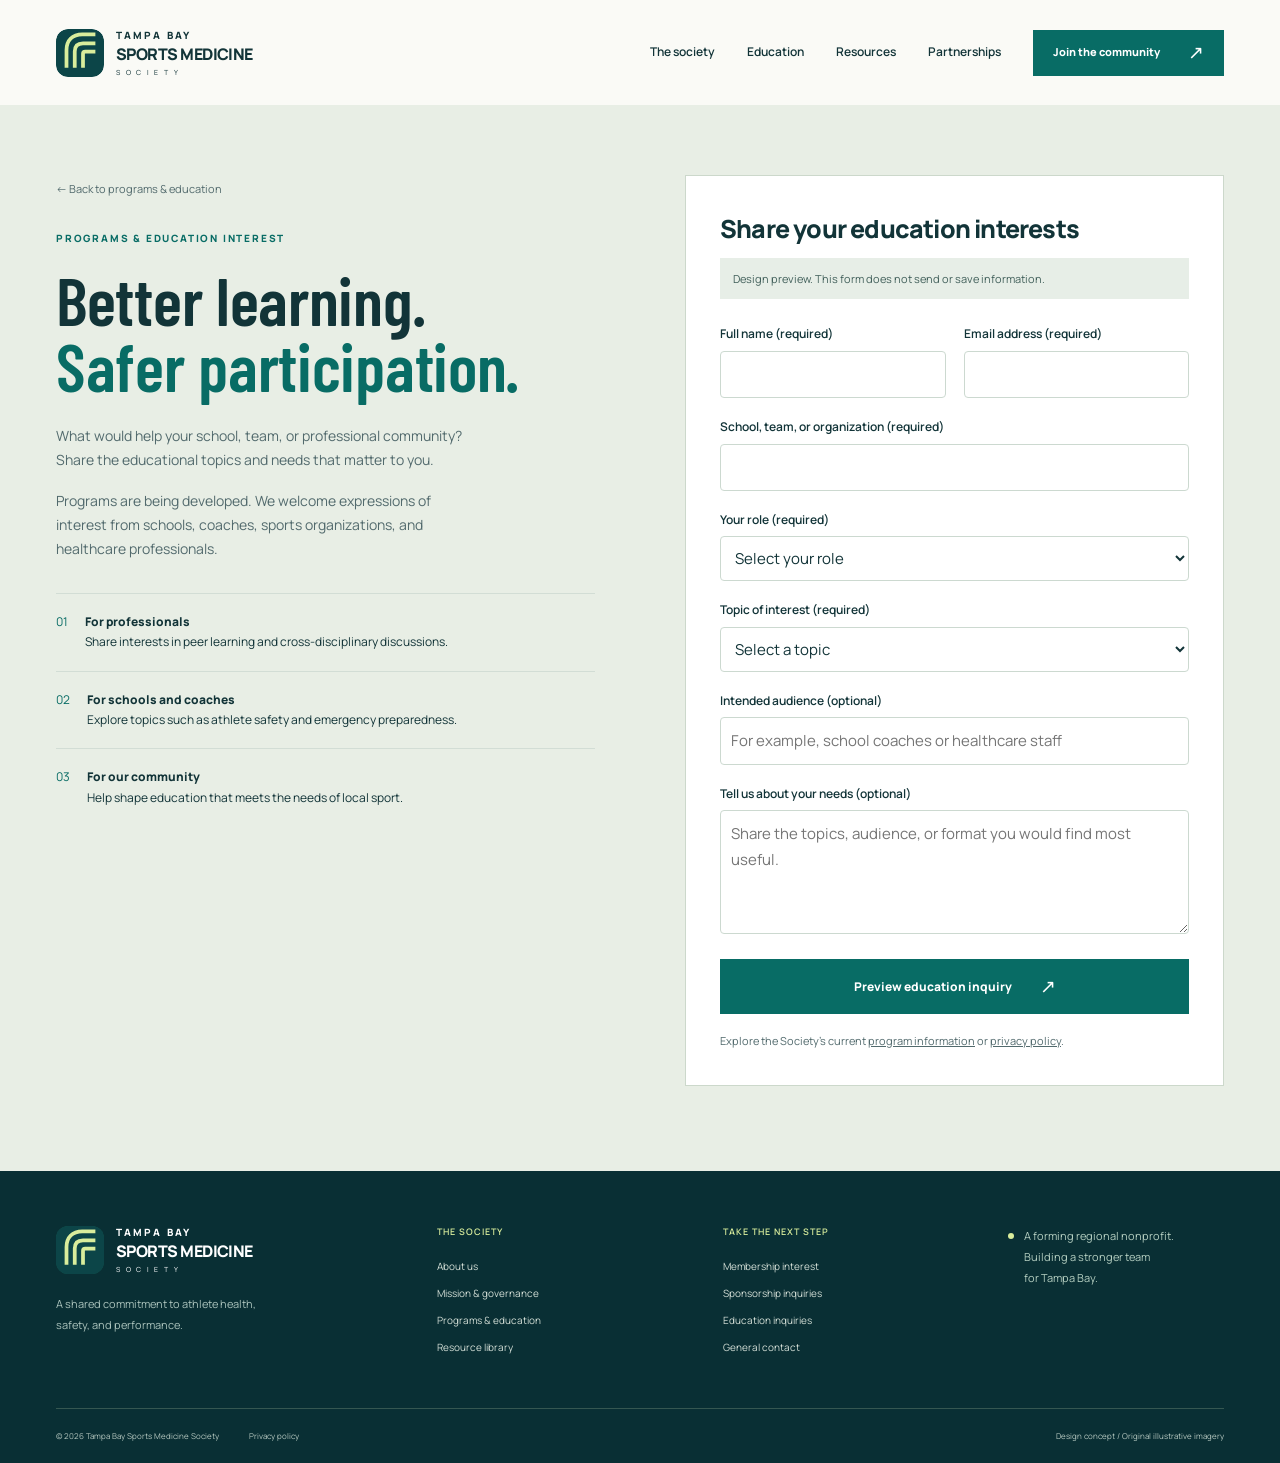
==== commit 2456cd46: "Refresh bundled assets on education-contact.html" ====
--- a/education-contact.html
+++ b/education-contact.html
@@ -5,7 +5,7 @@
   <title>Education Interest — Design Preview | Tampa Bay Sports Medicine Society</title>
   <meta name="description" content="Explore the proposed education inquiry experience for the forming Tampa Bay Sports Medicine Society.">
   <meta name="robots" content="noindex,nofollow"><meta name="theme-color" content="#092e32">
-  <link rel="icon" href="assets/brand-mark.svg" type="image/svg+xml"><link rel="stylesheet" href="styles.css"><link rel="stylesheet" href="v2.css?v=3"><script src="app.js" defer></script>
+  <link rel="icon" href="assets/brand-mark.svg" type="image/svg+xml"><link rel="stylesheet" href="styles.css?v=4"><script src="app.js?v=4" defer></script>
 </head>
 <body class="v2">
 <a class="skip" href="#main">Skip to content</a>
--- a/styles.css
+++ b/styles.css
@@ -1,4 +1,4 @@
-@font-face{font-family:Manrope;src:url('assets/manrope-400.ttf') format('truetype');font-weight:400;font-display:swap}@font-face{font-family:Manrope;src:url('assets/manrope-600.ttf') format('truetype');font-weight:600;font-display:swap}@font-face{font-family:Manrope;src:url('assets/manrope-800.ttf') format('truetype');font-weight:700 900;font-display:swap}
+@font-face{font-family:Manrope;src:url("[data-uri]") format('truetype');font-weight:400;font-display:swap}@font-face{font-family:Manrope;src:url("[data-uri]") format('truetype');font-weight:600;font-display:swap}@font-face{font-family:Manrope;src:url("[data-uri]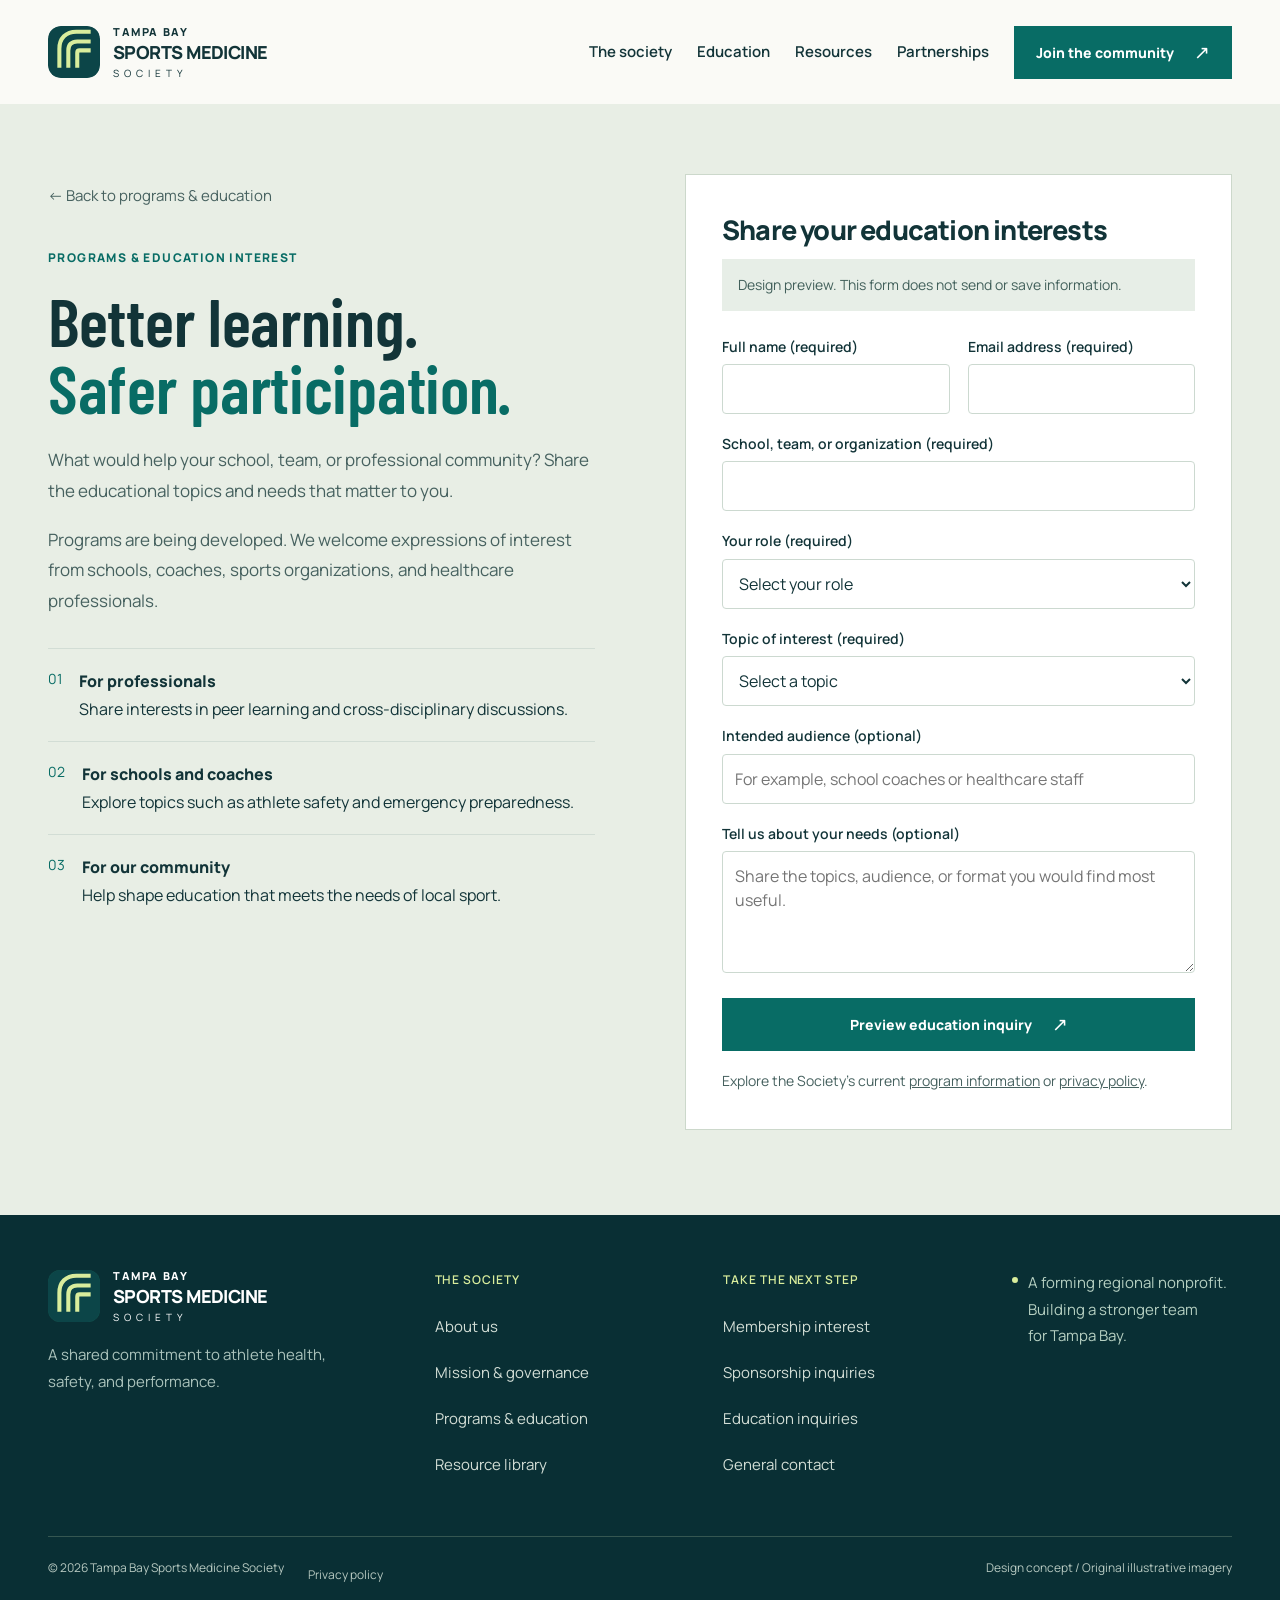
==== commit 203dbae2: "Update education-contact.html" ====
--- a/education-contact.html
+++ b/education-contact.html
@@ -5,7 +5,7 @@
   <title>Education Interest — Design Preview | Tampa Bay Sports Medicine Society</title>
   <meta name="description" content="Explore the proposed education inquiry experience for the forming Tampa Bay Sports Medicine Society.">
   <meta name="robots" content="noindex,nofollow"><meta name="theme-color" content="#092e32">
-  <link rel="icon" href="assets/brand-mark.svg" type="image/svg+xml"><link rel="stylesheet" href="styles.css?v=4"><script src="app.js?v=4" defer></script>
+  <link rel="icon" href="assets/brand-mark.svg" type="image/svg+xml"><link rel="stylesheet" href="styles.css?v=5"><link rel="stylesheet" href="readability.css?v=5"><script src="app.js?v=5" defer></script>
 </head>
 <body class="v2">
 <a class="skip" href="#main">Skip to content</a>
@@ -15,7 +15,7 @@
   <button class="menu-toggle" aria-expanded="false" aria-controls="main-nav">Menu <span aria-hidden="true">☰</span></button>
   <nav id="main-nav" aria-label="Main navigation"><a href="index.html#about">The society</a><a href="index.html#programs">Education</a><a href="index.html#resources">Resources</a><a href="index.html#partnerships">Partnerships</a><a class="button small" href="membership-contact.html">Join the community <span aria-hidden="true">↗</span></a></nav>
 </div></header>
-<main id="main" class="contact-main"><div class="wrap contact-layout">
+<main id="main" tabindex="-1" class="contact-main"><div class="wrap contact-layout">
   <div class="contact-intro">
     <a class="back-link" href="index.html#programs">← Back to programs &amp; education</a>
     <div class="eyebrow" style="margin-top:30px">PROGRAMS &amp; EDUCATION INTEREST</div>
@@ -47,5 +47,5 @@
     </form>
   </div>
 </div></main>
-<footer class="modern-footer"><div class="wrap footer-grid"><div><a href="index.html" class="brand new-brand" aria-label="Tampa Bay Sports Medicine Society home"><img src="assets/brand-mark.svg" alt="" width="52" height="52"><span><b>TAMPA BAY</b><strong>SPORTS MEDICINE</strong><small>S O C I E T Y</small></span></a><p class="footer-tagline">A shared commitment to athlete health,<br>safety, and performance.</p></div><div><h3>THE SOCIETY</h3><a href="index.html#about">About us</a><a href="https://tampabaysportsmed.org/mission-vision-governance/">Mission &amp; governance</a><a href="index.html#programs">Programs &amp; education</a><a href="index.html#resources">Resource library</a></div><div><h3>TAKE THE NEXT STEP</h3><a href="membership-contact.html">Membership interest</a><a href="sponsorship-contact.html">Sponsorship inquiries</a><a href="education-contact.html" aria-current="page">Education inquiries</a><a href="https://tampabaysportsmed.org/contact-us/">General contact</a></div><div class="footer-status"><span class="status-dot"></span><p>A forming regional nonprofit.<br>Building a stronger team<br>for Tampa Bay.</p></div></div><div class="wrap footer-bottom"><span>© 2026 Tampa Bay Sports Medicine Society</span><a href="https://tampabaysportsmed.org/privacy-policy/">Privacy policy</a><span>Design concept / Original illustrative imagery</span></div></footer>
+<footer class="modern-footer"><div class="wrap footer-grid"><div><a href="index.html" class="brand new-brand" aria-label="Tampa Bay Sports Medicine Society home"><img src="assets/brand-mark.svg" alt="" width="52" height="52"><span><b>TAMPA BAY</b><strong>SPORTS MEDICINE</strong><small>S O C I E T Y</small></span></a><p class="footer-tagline">A shared commitment to athlete health,<br>safety, and performance.</p></div><div><h3>THE SOCIETY</h3><a href="index.html#about">About us</a><a href="https://tampabaysportsmed.org/mission-vision-governance/">Mission &amp; governance</a><a href="index.html#programs">Programs &amp; education</a><a href="index.html#resources">Resource library</a></div><div><h3>TAKE THE NEXT STEP</h3><a href="membership-contact.html">Membership interest</a><a href="sponsorship-contact.html">Sponsorship inquiries</a><a href="education-contact.html" aria-current="page">Education inquiries</a><a href="contact.html">General contact</a></div><div class="footer-status"><span class="status-dot"></span><p>A forming regional nonprofit.<br>Building a stronger team<br>for Tampa Bay.</p></div></div><div class="wrap footer-bottom"><span>© 2026 Tampa Bay Sports Medicine Society</span><a href="https://tampabaysportsmed.org/privacy-policy/">Privacy policy</a><span>Design concept / Original illustrative imagery</span></div></footer>
 </body></html>
--- a/readability.css
+++ b/readability.css
@@ -0,0 +1,287 @@
+/* Readability and responsive refinements shared by the homepage and inquiry pages. */
+:root { --muted: #46615f; }
+html { font-size: 16px; scroll-behavior: auto; }
+body { font-size: 17px; line-height: 1.75; }
+.wrap { width: calc(100% - 96px); }
+.eyebrow, .motion-copy .eyebrow, .community-image-band .eyebrow {
+  font-size: 12px; line-height: 1.6; letter-spacing: 1.4px;
+}
+.new-brand { gap: 13px; }
+.new-brand img { width: 52px !important; height: 52px !important; }
+.new-brand b, .footer-grid .new-brand b { font-size: 11px; letter-spacing: 1.6px; }
+.new-brand strong, .footer-grid .new-brand strong { font-size: 18px; }
+.new-brand small, .footer-grid .new-brand small { font-size: 10px; letter-spacing: 1.5px; }
+.site-header { position: relative; z-index: 10; }
+.site-header nav, .site-header nav.open { font-size: 15px; gap: 25px; }
+.header-inner { min-height: 104px; }
+.site-header nav > a:not(.button) { display: inline-flex; align-items: center; min-height: 44px; }
+.button, .button.small, .site-header .button.small, .motion-copy .button,
+.partner-bottom .button, .closing-action .button {
+  font-size: 14px; line-height: 1.5; min-height: 52px; gap: 20px; padding: 15px 21px;
+}
+.text-link, .hero-link, .quiet-link, .audience-detail a, .focus-description a,
+.resource-body > a, .contact-intro .back-link {
+  font-size: 15px; line-height: 1.6; min-height: 44px; align-items: center;
+}
+.quiet-link, .contact-intro .back-link { display: inline-flex; }
+.motion-copy { max-width: 650px; }
+.motion-copy h1 { font-size: clamp(94px, 8.3vw, 135px); line-height: .98; }
+.motion-copy h2 { font-size: 24px; line-height: 1.45; letter-spacing: -.35px; }
+.motion-copy p { font-size: 17px; line-height: 1.8; color: #eef3ed; margin-bottom: 28px; }
+.motion-inner { padding-bottom: 140px; }
+.hero-shade { background: linear-gradient(90deg, #062326fc 0%, #062326f0 28%, #062326a8 47%, #06232618 70%, #0623260d 100%); }
+.hero-bottom { font-size: 12px; letter-spacing: .65px; line-height: 1.6; padding-top: 18px; }
+.hero-bottom > a { width: 44px; height: 44px; flex: 0 0 44px; font-size: 22px; }
+.image-caption {
+  top: auto; bottom: 125px; right: 0; writing-mode: horizontal-tb;
+  display: flex; flex-direction: column; gap: 4px; max-width: 285px;
+  font-size: 13px; line-height: 1.6; letter-spacing: .7px; font-weight: 600;
+  color: #fff; background: #092f34; border: 1px solid #64827b;
+  padding: 13px 17px; border-radius: 4px; z-index: 2;
+}
+.image-caption span { opacity: 1; font-size: 12px; color: #d9ed9c; letter-spacing: .2px; }
+.pathways > .wrap { grid-template-columns: .65fr 1.15fr 1.15fr 1.05fr; gap: 20px; padding: 30px 0; }
+.pathway-title { font-size: 28px; line-height: 1.05; }
+.pathways a { padding-left: 19px; gap: 12px; min-height: 72px; }
+.pathways h3 { font-size: 15px; line-height: 1.4; }
+.pathways p { font-size: 14px; line-height: 1.6; }
+.pathway-index { font-size: 12px; }
+.circle-arrow { width: 36px; height: 36px; flex-basis: 36px; }
+.society-grid { gap: 72px; }
+.society-copy > p, .section-heading > p, .audience-detail p, .focus-description p,
+.partner-bottom p, .faq-list details p, .closing-action p, .contact-intro p {
+  font-size: 17px; line-height: 1.8;
+}
+.society-copy > p { max-width: none; }
+.society-copy .large-copy { font-size: 22px; line-height: 1.55; }
+.section-note { font-size: 12px; line-height: 1.7; letter-spacing: .9px; }
+.society-stamp span { font-size: 13px; }
+.photo-caption { font-size: 12px; line-height: 1.6; letter-spacing: .7px; }
+.community-heading h3 { font-size: 36px; line-height: 1.1; }
+.community-heading > span { font-size: 14px; line-height: 1.5; gap: 20px; }
+.audience-buttons button { font-size: 14px; line-height: 1.5; min-height: 56px; padding: 16px 18px 16px 0; }
+.audience-detail { grid-template-columns: 1.4fr 1fr; gap: 36px; }
+.audience-detail p { font-size: 16px; }
+.education-grid { gap: 60px; }
+.focus-button > span { font-size: 13px; }
+.focus-button .focus-title { font-size: 21px; line-height: 1.45; letter-spacing: -.3px; }
+.focus-description p { font-size: 16px; }
+.focus-description a { max-width: none; }
+.forming-note { font-size: 14px; line-height: 1.75; }
+.forming-note i { margin-top: 10px; }
+.education-visual { height: 485px; }
+.education-visual img { object-position: center top; }
+.education-image-footer { font-size: 12px; line-height: 1.6; letter-spacing: .8px; }
+.resource-toolbar { flex-wrap: wrap; align-items: center; gap: 20px; }
+.filters { display: flex; flex-wrap: wrap; gap: 8px; }
+.filters button { font-size: 14px; line-height: 1.5; min-height: 48px; padding: 11px 16px; }
+.search-label { min-width: 290px; min-height: 50px; }
+.search-label input { font-size: 16px; line-height: 1.5; }
+.search-label:focus-within { outline: 3px solid #086c65; outline-offset: 4px; }
+.resource-body small { font-size: 12px; line-height: 1.6; letter-spacing: .8px; }
+.resource-body h3 { font-size: 21px; line-height: 1.45; }
+.resource-card:first-child h3 { font-size: 28px; line-height: 1.4; }
+.resource-count, .resource-footnote { font-size: 14px; line-height: 1.75; }
+.resource-grid--filtered { grid-template-columns: repeat(2, minmax(0, 1fr)); gap: 30px; }
+.resource-grid--filtered .resource-card { display: block; grid-column: auto; grid-row: auto; padding: 0 0 24px; border-bottom: 1px solid var(--line); }
+.resource-grid--filtered .resource-cover { height: 230px; }
+.resource-grid--filtered .resource-body { padding: 20px 0 0; }
+.resource-grid--filtered .resource-body h3 { font-size: 24px; line-height: 1.4; }
+.resource-grid--filtered .resource-card:only-child { max-width: 700px; grid-column: 1 / -1; }
+.empty-state { font-size: 16px; line-height: 1.7; }
+.partner-bottom p { max-width: 620px; color: #e1ebe2; }
+.partner-types { font-size: 12px; line-height: 1.65; letter-spacing: .6px; flex-wrap: wrap; }
+.community-image-band { min-height: 560px; height: max(560px, 36vw); }
+.community-image-band:after { background: linear-gradient(90deg, #062a30f2, #062a30a6 48%, #062a3010 85%); }
+.community-image-band > .wrap { padding-top: 66px; padding-bottom: 66px; }
+.community-image-band p { font-size: 16px; line-height: 1.8; color: #f0f5ee; }
+.faq-list summary { font-size: 17px; line-height: 1.65; min-height: 64px; gap: 22px; }
+.faq-list details p { font-size: 16px; }
+.closing-action p { font-size: 17px; }
+.modern-footer .footer-grid h3 { font-size: 12px; line-height: 1.6; letter-spacing: .9px; }
+.modern-footer .new-brand:hover { color: #fff; }
+.modern-footer .footer-grid > div > a:not(.brand) { font-size: 15px; line-height: 1.6; min-height: 38px; margin-bottom: 8px; padding: 5px 0; }
+.footer-tagline, .footer-status, .footer-grid > div > p { font-size: 15px; line-height: 1.75; }
+.modern-footer .footer-bottom { font-size: 12px; line-height: 1.75; flex-wrap: wrap; gap: 14px 24px; }
+.modern-footer .footer-bottom > a { min-height: 36px; display: inline-flex; align-items: center; }
+.contact-intro p { max-width: 58ch; }
+.contact-benefits > div { font-size: 16px; line-height: 1.75; }
+.contact-benefits span { font-size: 14px; }
+.contact-form { padding: 36px; }
+.contact-form h2 { font-size: 27px; line-height: 1.4; }
+.field label { font-size: 14px; line-height: 1.6; }
+.field input, .field select, .field textarea, .contact-form input, .contact-form select, .contact-form textarea { font-size: 16px; line-height: 1.5; min-height: 50px; padding: 12px; }
+.contact-form .preview-note { font-size: 14px; line-height: 1.7; padding: 14px 16px; }
+.contact-form .privacy-hint { font-size: 14px !important; line-height: 1.75; }
+.contact-form .form-message { font-size: 16px; line-height: 1.75; }
+:focus-visible { outline: 3px solid #086c65; outline-offset: 4px; }
+.motion-hero :focus-visible, .partner-section :focus-visible, .modern-footer :focus-visible { outline-color: #d9ed9c; }
+.skip { font-size: 16px; }
+
+@media (max-width: 1100px) {
+  .resource-toolbar { flex-direction: column; align-items: stretch; }
+  .search-label { width: 100%; min-width: 0; }
+  .society-grid { gap: 44px; }
+  .education-grid { gap: 40px; }
+  .pathways > .wrap { grid-template-columns: repeat(3, minmax(0, 1fr)); }
+  .pathway-title { grid-column: 1 / -1; display: flex; gap: 7px; }
+  .pathway-title br { display: none; }
+  .pathway-index, .circle-arrow { display: none; }
+  .partner-bottom { gap: 32px; }
+  .partner-bottom .button { min-width: 0; white-space: normal; flex-shrink: 0; }
+  .footer-grid { grid-template-columns: 1.2fr 1fr 1fr; gap: 34px; }
+  .footer-status { display: none; }
+}
+@media (max-width: 1024px) {
+  .wrap { width: calc(100% - 64px); }
+  .menu-toggle { display: inline-flex; align-items: center; justify-content: center; gap: 10px; min-height: 48px; font-size: 14px; padding: 10px 14px; border-radius: 0; }
+  .site-header nav { display: none; position: absolute; top: 100%; left: 0; right: 0; padding: 20px 32px 28px; background: #fafaf6; flex-direction: column; align-items: stretch; gap: 8px; box-shadow: 0 14px 20px #092f3420; border-top: 1px solid var(--line); }
+  .site-header nav.open { display: flex; gap: 8px; font-size: 16px; }
+  .site-header nav > a:not(.button) { min-height: 48px; padding: 8px 0; }
+  .site-header .button.small { justify-content: space-between; }
+  .header-inner { min-height: 92px; }
+  .new-brand strong { font-size: 17px; }
+  .image-caption { display: none; }
+  .hero-bottom > span:nth-child(2) { display: none; }
+  .motion-hero, .motion-inner { min-height: 740px; }
+  .motion-copy { max-width: 560px; }
+  .motion-copy h1 { font-size: 104px; }
+}
+@media (max-width: 900px) {
+  .society-grid, .education-grid { grid-template-columns: minmax(0, 1fr); gap: 44px; }
+  .society-copy { max-width: 62ch; }
+  .society-copy h2 { font-size: 70px; }
+  .society-picture { height: 520px; }
+  .society-picture > img { object-position: center top; }
+  .audience-buttons { display: grid; grid-template-columns: repeat(2, minmax(0, 1fr)); gap: 0 18px; }
+  .audience-detail { grid-template-columns: minmax(0, 1fr); gap: 18px; }
+  .audience-detail a { justify-self: start; }
+  .community-heading { align-items: flex-start; }
+  .community-heading > span { max-width: 220px; }
+  .education-visual { height: 480px; }
+  .focus-description { padding-left: 34px; }
+  .section-heading > p { font-size: 17px; }
+  .partner-bottom { flex-direction: column; align-items: flex-start; }
+  .partner-types { display: grid; grid-template-columns: 1fr 1fr; gap: 20px; }
+  .faq-grid { grid-template-columns: minmax(0, 1fr); gap: 32px; }
+  .faq h2 { font-size: 54px; }
+  .closing h2 { font-size: 76px; }
+  .closing .wrap > div { gap: 32px; }
+  .contact-layout { grid-template-columns: minmax(0, 1fr); gap: 38px; }
+  .contact-form { max-width: 760px; }
+  .contact-benefits { grid-template-columns: minmax(0, 1fr); }
+  .community-image-band { display: flex; flex-direction: column; min-height: 0; height: auto; background: #092f34; }
+  .community-image-band > img { position: relative; inset: auto; height: clamp(260px, 50vw, 450px); width: 100%; object-position: center top; }
+  .community-image-band:after { display: none; }
+  .community-image-band > .wrap { padding-top: 40px; padding-bottom: 40px; }
+}
+@media (min-width: 601px) and (max-width: 900px) {
+  .motion-hero { display: flex; flex-direction: column; min-height: 0; }
+  .motion-inner { order: 1; min-height: 0; padding-top: 48px; padding-bottom: 34px; }
+  .motion-copy { max-width: 680px; }
+  .motion-copy h1 { font-size: clamp(82px, 12vw, 104px); }
+  .motion-image { position: relative; inset: auto; order: 2; height: clamp(350px, 55vw, 500px); object-position: center top; }
+  .hero-shade, .hero-orbit { display: none; }
+  .hero-bottom { position: static; margin-top: 32px; }
+}
+@media (min-width: 901px) and (max-width: 1024px) {
+  .motion-image { object-position: right top; }
+}
+@media (max-width: 600px) {
+  .wrap { width: calc(100% - 40px); }
+  .section { padding-top: 64px; padding-bottom: 64px; }
+  .header-inner { min-height: 88px; gap: 9px; }
+  .new-brand img, .footer-grid .new-brand img { width: 42px !important; height: 42px !important; }
+  .new-brand { gap: 9px; }
+  .new-brand b, .footer-grid .new-brand b { font-size: 10px; letter-spacing: 1px; }
+  .new-brand strong, .footer-grid .new-brand strong { font-size: 14px; letter-spacing: -.4px; }
+  .new-brand small, .footer-grid .new-brand small { font-size: 10px; letter-spacing: 1px; margin-top: 6px; }
+  .menu-toggle { padding: 10px 12px; min-height: 46px; }
+  .site-header nav { padding: 18px 20px 24px; }
+  h2, .faq h2 { font-size: clamp(32px, 9.7vw, 48px); line-height: 1.08; }
+  .motion-hero { display: flex; flex-direction: column; min-height: 0; }
+  .motion-inner { order: 1; min-height: 0; display: flex; flex-direction: column; padding-top: 36px; padding-bottom: 28px; }
+  .motion-copy { max-width: 100%; }
+  .motion-copy h1 { font-size: clamp(60px, 19vw, 88px); line-height: .98; margin-bottom: 22px; }
+  .motion-copy h2 { font-size: 21px; line-height: 1.5; margin-bottom: 17px; }
+  .motion-copy p { font-size: 16px; line-height: 1.8; margin-bottom: 24px; }
+  .motion-copy .eyebrow { font-size: 12px; letter-spacing: 1px; margin-bottom: 23px; }
+  .motion-copy .actions { gap: 10px; flex-direction: column; align-items: flex-start; }
+  .motion-copy .button { padding: 15px 18px; font-size: 14px; gap: 20px; }
+  .hero-link { font-size: 15px; min-height: 44px; }
+  .motion-image { position: relative; inset: auto; order: 2; height: clamp(280px, 80vw, 390px); width: 100%; object-position: 80% top; }
+  .hero-shade, .hero-orbit { display: none; }
+  .hero-bottom { position: static; order: 3; margin-top: 22px; font-size: 12px; line-height: 1.6; gap: 12px; }
+  .hero-bottom > a { display: none; }
+  .image-caption { display: none; }
+  .pathways > .wrap { grid-template-columns: minmax(0, 1fr); padding: 28px 0; gap: 16px; }
+  .pathway-title { font-size: 28px; }
+  .pathways a { padding-left: 0; border-left: 0; border-top: 1px solid var(--line); padding-top: 14px; min-height: 76px; }
+  .pathways h3 { font-size: 16px; }
+  .pathways p { font-size: 14px; }
+  .circle-arrow { display: grid; margin-left: auto; }
+  .society-top { gap: 20px; align-items: flex-start; margin-bottom: 32px; }
+  .section-note { max-width: 150px; font-size: 12px; letter-spacing: .3px; }
+  .society-picture { height: 410px; margin-bottom: 8px; }
+  .society-stamp { left: 0; bottom: 26px; width: 245px; padding: 24px; }
+  .society-stamp span { font-size: 13px; }
+  .society-stamp b { font-size: 34px; }
+  .society-copy h2 { font-size: clamp(52px, 14.7vw, 68px); line-height: 1.02; }
+  .society-copy > p { font-size: 16px; }
+  .society-copy .large-copy { font-size: 21px; }
+  .community-panel { padding: 25px 20px; margin-top: 52px; }
+  .community-heading { flex-direction: column; gap: 18px; }
+  .community-heading h3 { font-size: 30px; }
+  .community-heading > span { max-width: none; font-size: 14px; }
+  .audience-buttons { gap: 0 16px; }
+  .audience-buttons button { font-size: 14px; min-height: 64px; padding-right: 0; }
+  .audience-detail p { font-size: 16px; }
+  .education-grid { gap: 32px; }
+  .focus-button .focus-title { font-size: 19px; }
+  .focus-description { padding-left: 0; }
+  .focus-description a { font-size: 15px; }
+  .education-visual { height: 370px; }
+  .education-image-footer { font-size: 12px; padding: 16px; letter-spacing: .5px; gap: 12px; }
+  .filters { gap: 8px; }
+  .filters button { font-size: 14px; padding: 10px 14px; }
+  .resource-grid, .resource-grid--filtered { grid-template-columns: minmax(0, 1fr); gap: 28px; }
+  .resource-card, .resource-card:first-child, .resource-grid--filtered .resource-card { display: block; grid-row: auto; grid-column: auto; padding: 0 0 25px; border-bottom: 1px solid var(--line); }
+  .resource-card .resource-cover, .resource-card:first-child .resource-cover, .resource-grid--filtered .resource-cover { height: 230px; }
+  .resource-card .resource-body, .resource-card:first-child .resource-body { padding: 20px 0 0; }
+  .resource-body h3, .resource-card:first-child h3, .resource-grid--filtered .resource-body h3 { font-size: 24px; line-height: 1.4; }
+  .resource-body > a { font-size: 15px; }
+  .partner-content h2 { font-size: clamp(38px, 10.7vw, 59px); line-height: 1.03; }
+  .partner-bottom p { font-size: 16px; }
+  .partner-types { font-size: 12px; }
+  .community-image-band { height: auto; min-height: 0; }
+  .community-image-band > .wrap { padding-top: 46px; padding-bottom: 46px; }
+  .community-image-band:after { background: linear-gradient(90deg, #062a30f2, #062a30b8 68%, #062a3077); }
+  .community-image-band h2 { font-size: clamp(32px, 10vw, 54px); line-height: 1.08; }
+  .community-image-band p { font-size: 15px; }
+  .faq-list summary { font-size: 17px; }
+  .closing h2 { font-size: clamp(54px, 15vw, 77px); line-height: 1.04; }
+  .closing-action p { font-size: 16px; }
+  .footer-grid { grid-template-columns: minmax(0, 1fr); gap: 28px; }
+  .footer-grid > div:first-child { grid-column: auto; }
+  .modern-footer .footer-grid > div > a:not(.brand) { font-size: 15px; min-height: 44px; }
+  .modern-footer .footer-grid h3 { font-size: 12px; }
+  .modern-footer .footer-bottom { font-size: 12px; gap: 10px 20px; }
+  .contact-intro h1 { font-size: clamp(50px, 13.5vw, 68px); line-height: 1.05; }
+  .contact-intro p { font-size: 16px; }
+  .contact-form { padding: 25px 20px; }
+  .contact-form h2 { font-size: 25px; }
+  .fields { gap: 20px; }
+}
+@media (min-width: 380px) and (max-width: 600px) {
+  .footer-grid { grid-template-columns: repeat(2, minmax(0, 1fr)); gap: 32px 24px; }
+  .footer-grid > div:first-child { grid-column: 1 / -1; }
+}
+@media (max-width: 360px) {
+  .wrap { width: calc(100% - 32px); }
+  .new-brand strong { font-size: 13px; }
+  .new-brand img { width: 38px !important; height: 38px !important; }
+  .menu-toggle { padding: 10px; gap: 7px; }
+  .motion-copy .eyebrow { font-size: 11px; letter-spacing: .6px; }
+  .motion-copy .button { gap: 14px; padding: 14px 15px; }
+  .society-stamp { width: 230px; }
+}
